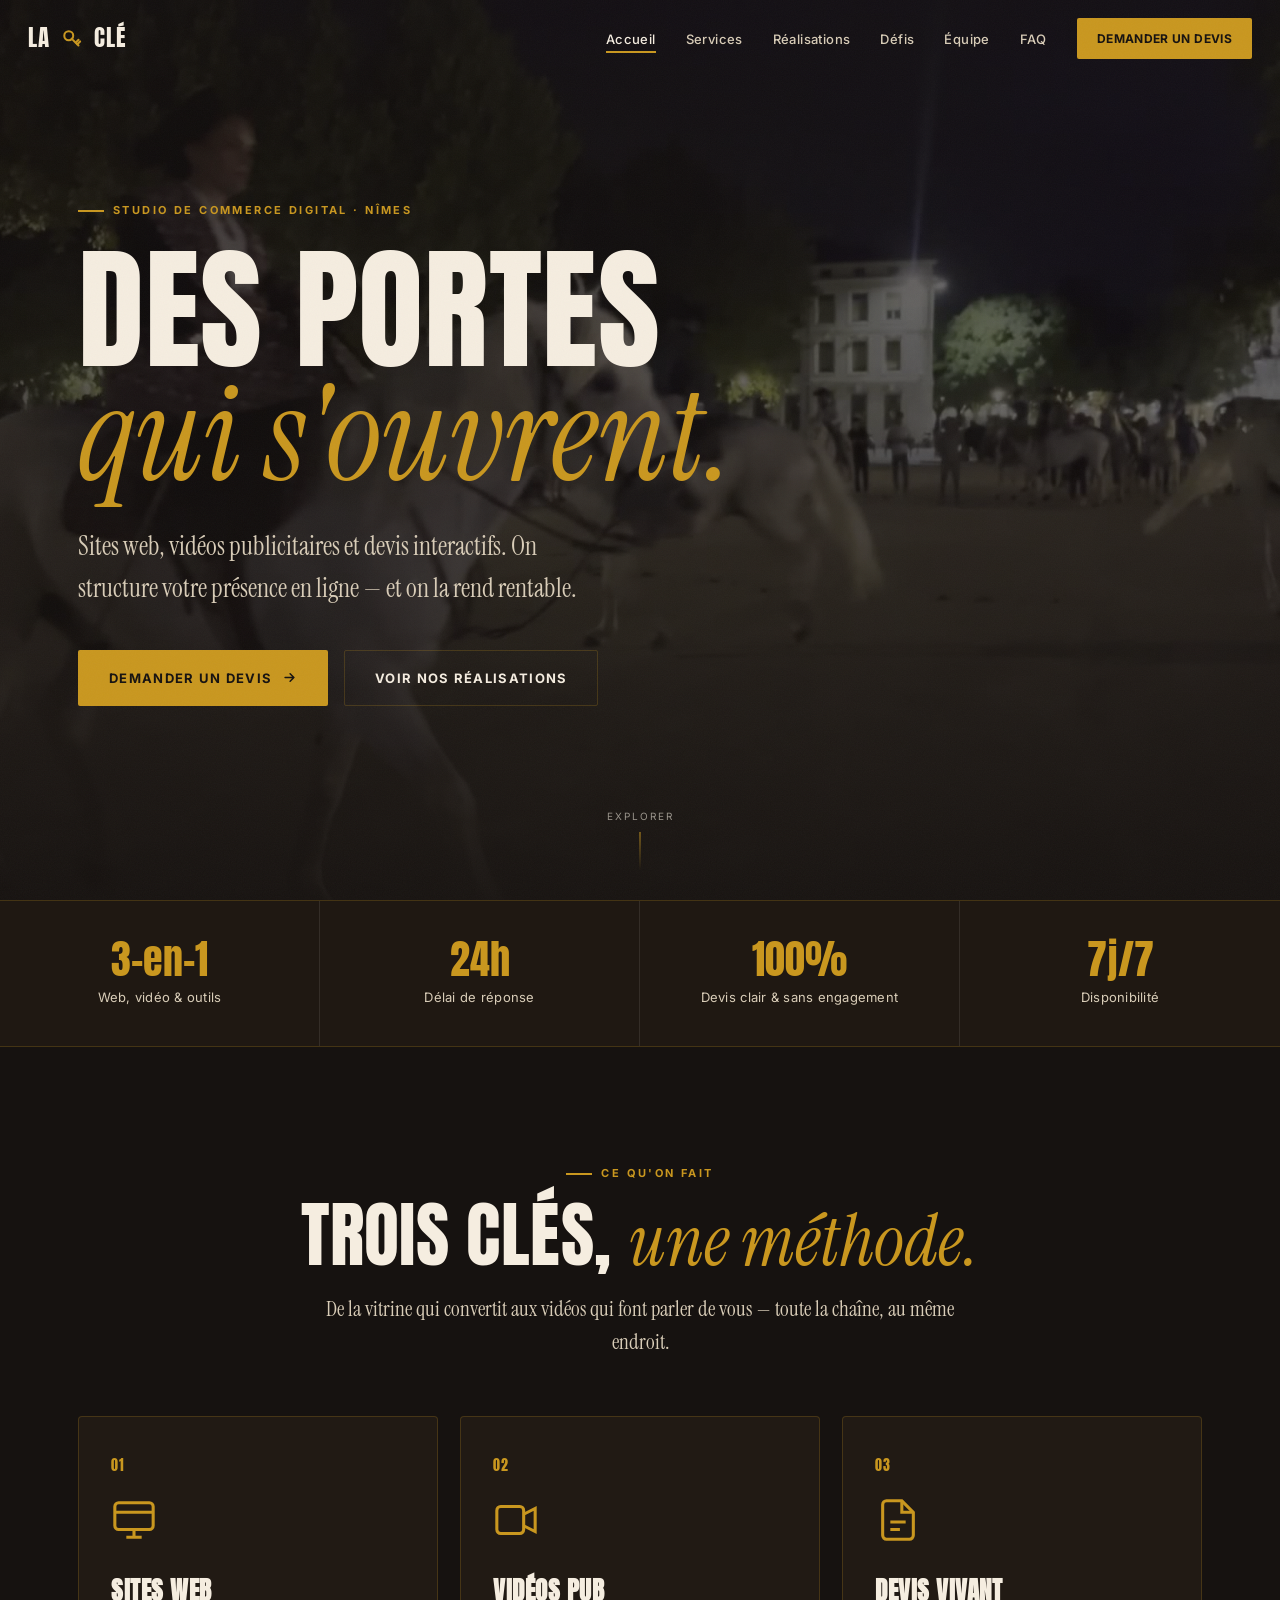
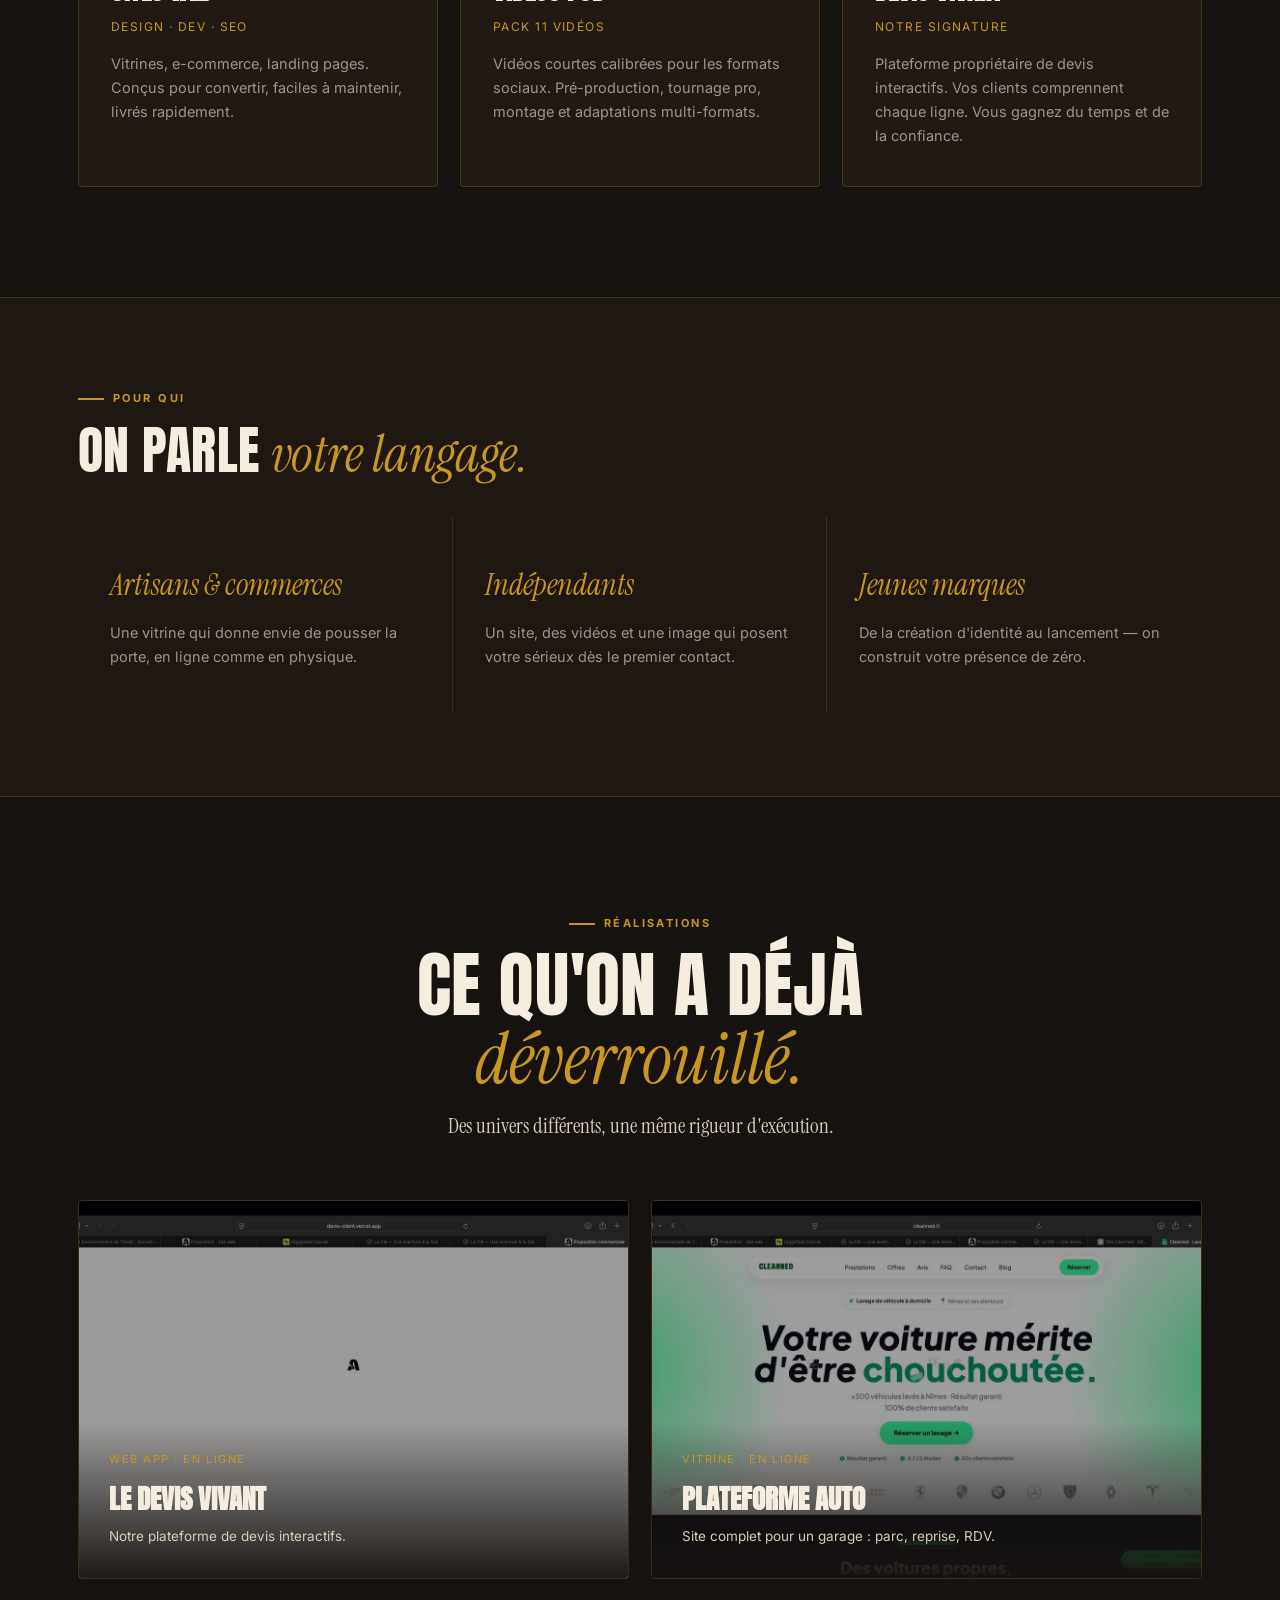
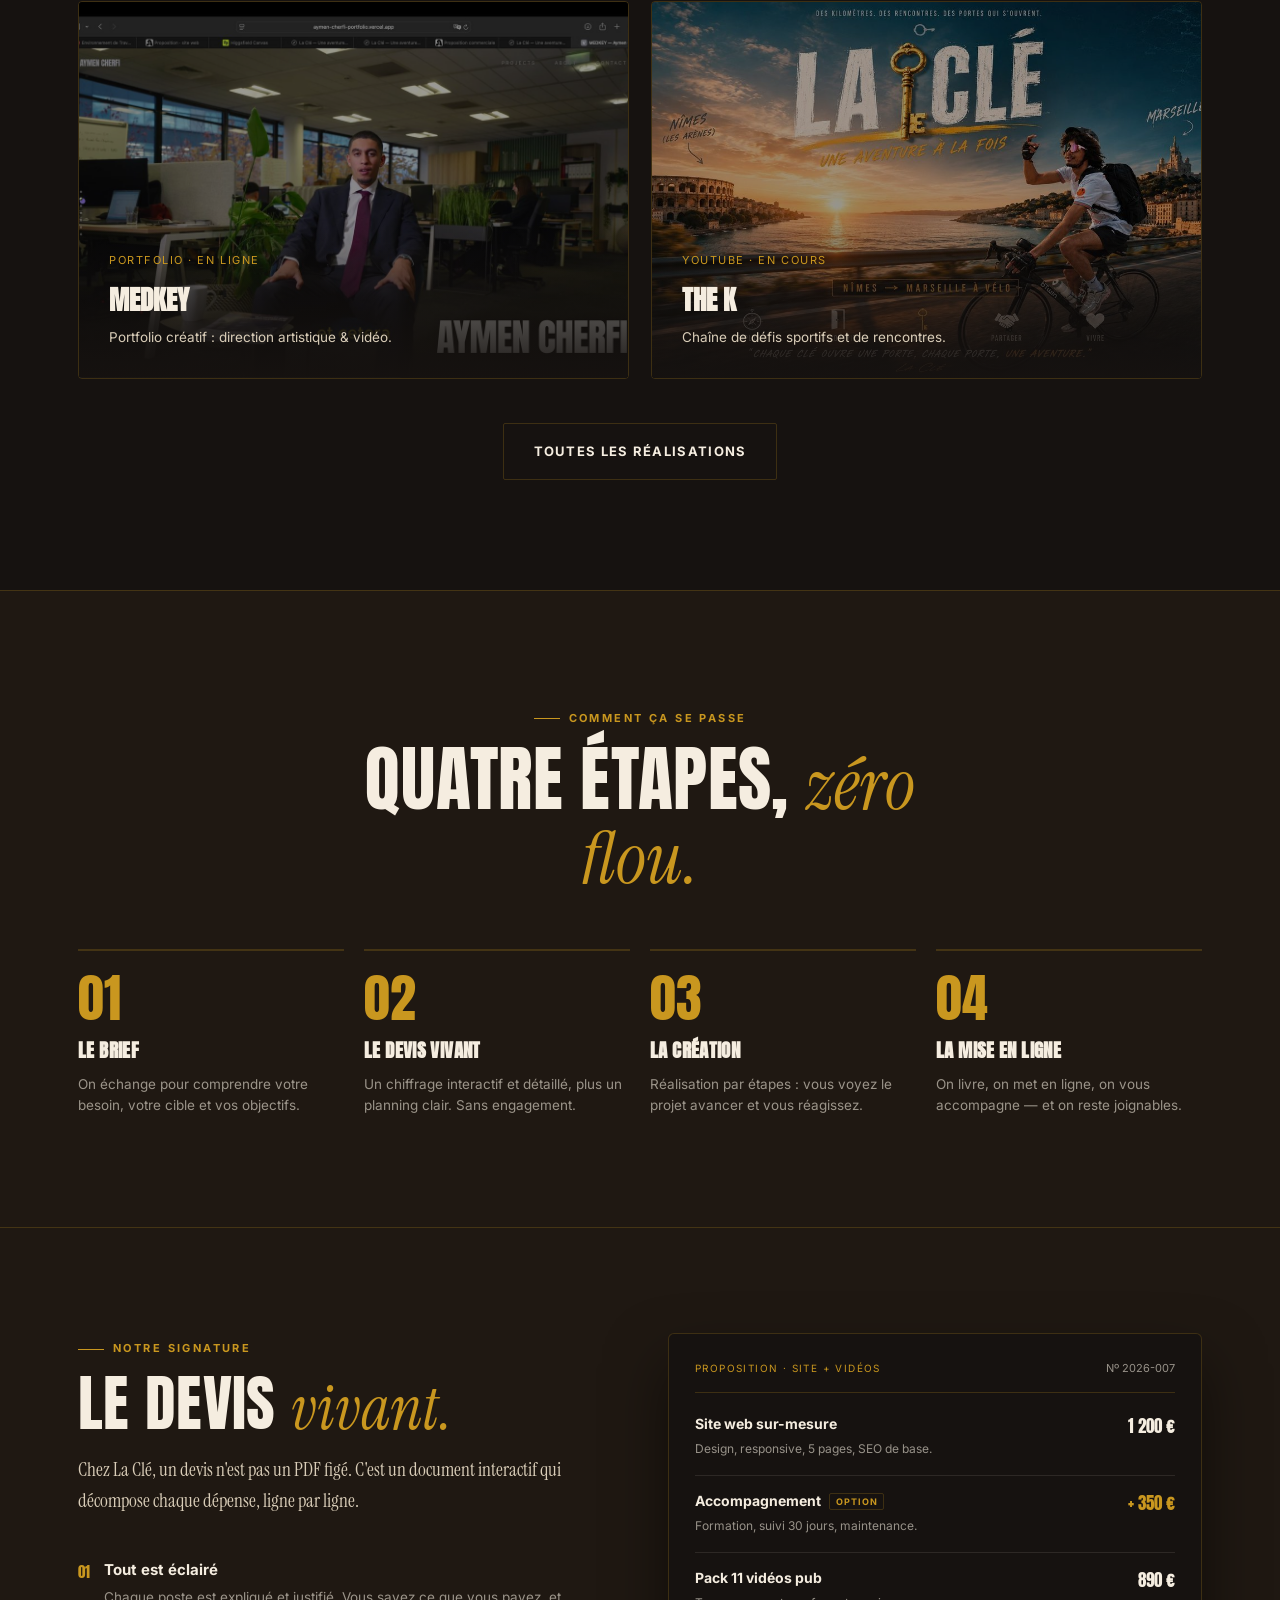
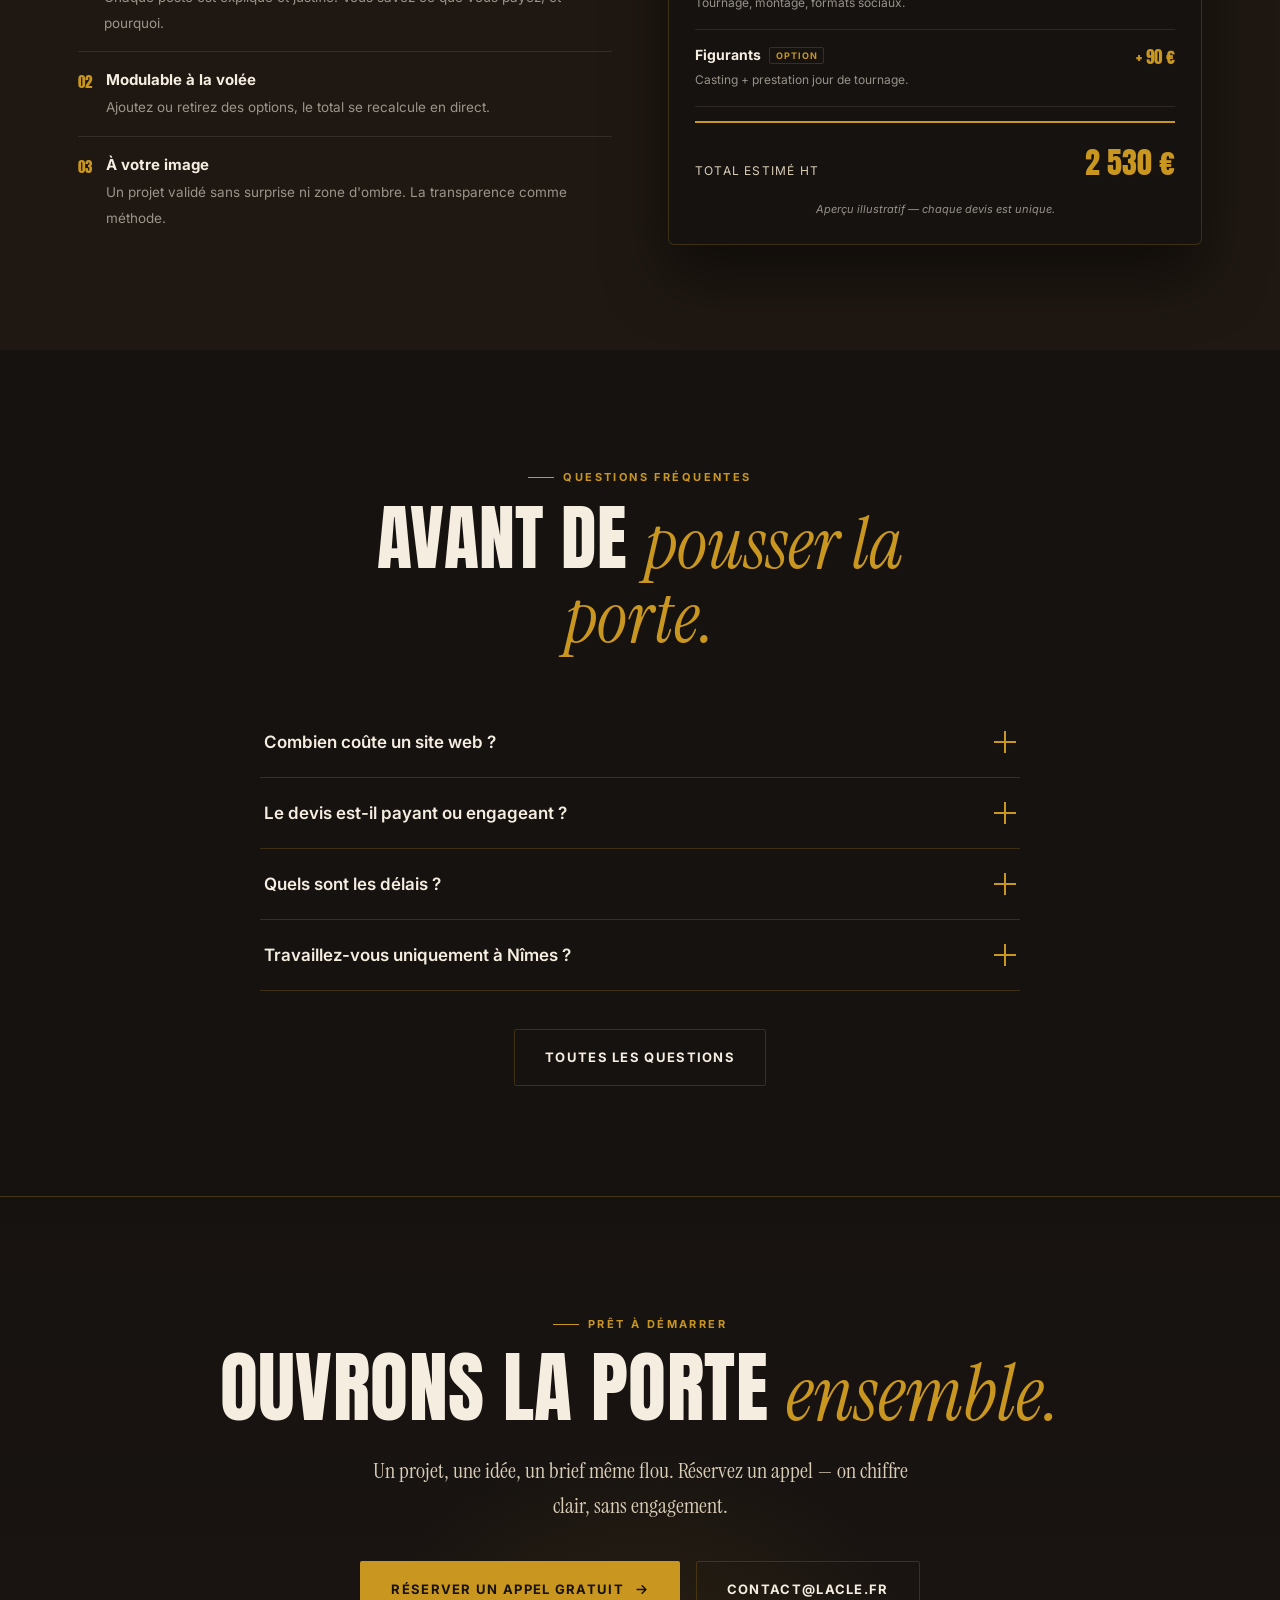
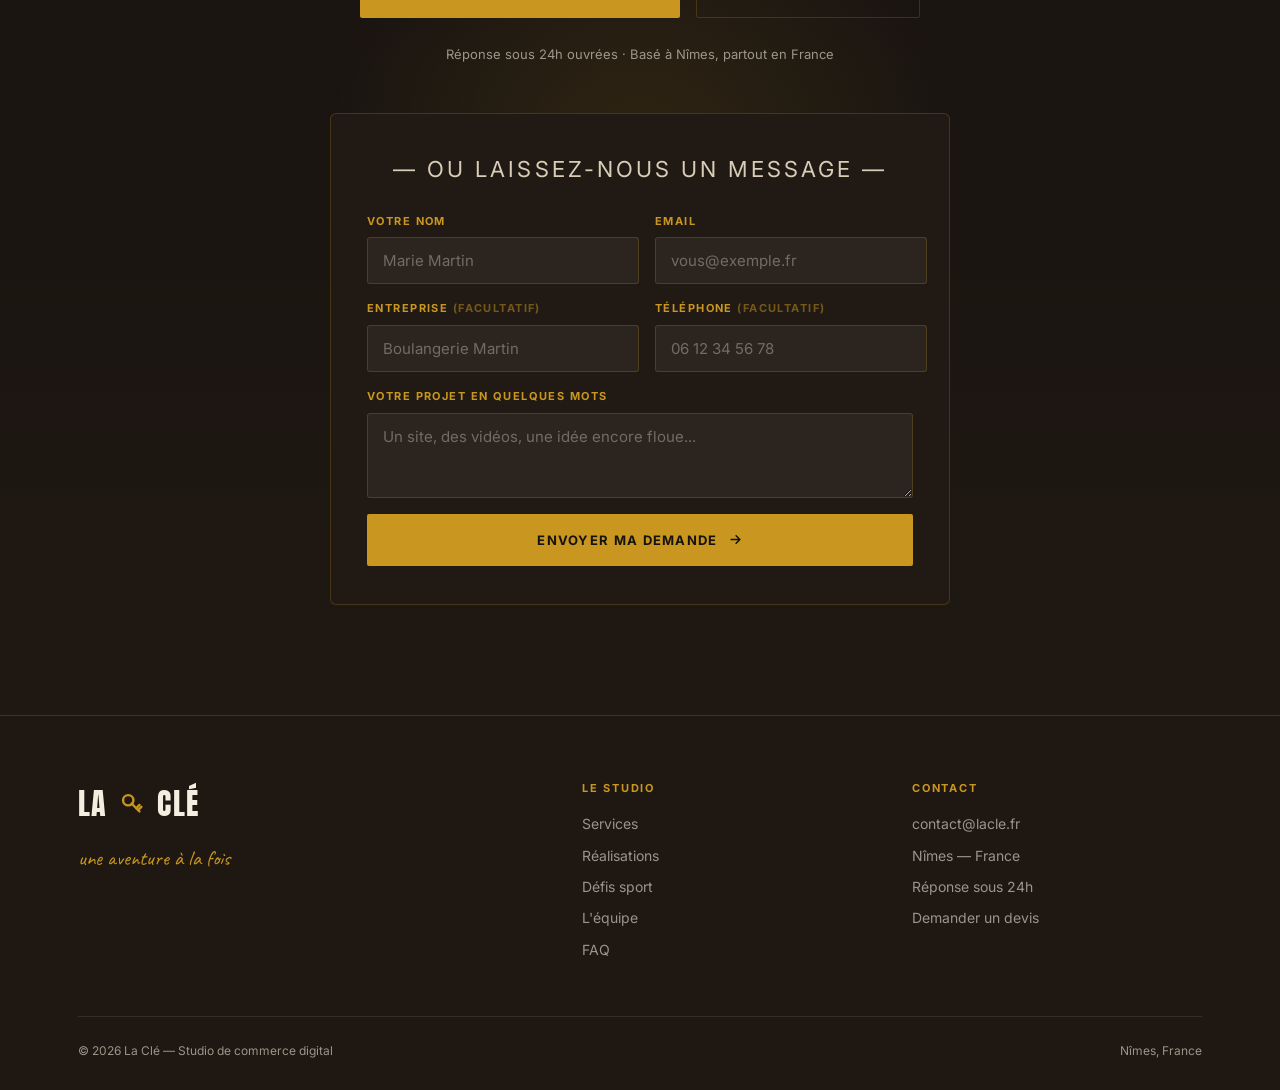
==== lacle-refonte/index.html @ ffb0af60 "Add files via upload" ====
<!DOCTYPE html>
<html lang="fr">
<head>
<meta charset="UTF-8" />
<meta name="viewport" content="width=device-width, initial-scale=1.0" />
<title>La Clé — Studio de commerce digital à Nîmes</title>
<meta name="description" content="Studio de commerce digital à Nîmes : sites web sur-mesure, vidéos publicitaires et devis interactifs. Un brief, un chiffrage clair, une livraison rapide." />
<meta name="author" content="La Clé" />
<meta name="theme-color" content="#161210" />
<link rel="canonical" href="https://lacle.fr/" />
<link rel="icon" type="image/svg+xml" href="assets/favicon.svg" />
<meta property="og:type" content="website" />
<meta property="og:site_name" content="La Clé" />
<meta property="og:locale" content="fr_FR" />
<meta property="og:title" content="La Clé — Studio de commerce digital à Nîmes" />
<meta property="og:description" content="Sites web, vidéos publicitaires et devis interactifs. On chiffre clair, on livre vite." />
<meta property="og:url" content="https://lacle.fr/" />
<meta property="og:image" content="https://lacle.fr/assets/og-image.jpg" />
<meta property="og:image:width" content="1200" />
<meta property="og:image:height" content="630" />
<meta name="twitter:card" content="summary_large_image" />
<meta name="twitter:title" content="La Clé — Studio de commerce digital à Nîmes" />
<meta name="twitter:description" content="Sites web, vidéos publicitaires et devis interactifs. On chiffre clair, on livre vite." />
<meta name="twitter:image" content="https://lacle.fr/assets/og-image.jpg" />
<link rel="preconnect" href="https://fonts.googleapis.com" />
<link rel="preconnect" href="https://fonts.gstatic.com" crossorigin />
<link href="https://fonts.googleapis.com/css2?family=Anton&family=Caveat:wght@500;600;700&family=Inter:wght@300;400;500;600;700&family=Instrument+Serif:ital@0;1&display=swap" rel="stylesheet" />
<link rel="stylesheet" href="assets/style.css" />
<script type="application/ld+json">
{
  "@context": "https://schema.org",
  "@type": "ProfessionalService",
  "name": "La Clé",
  "description": "Studio de commerce digital : sites web sur-mesure, vidéos publicitaires et devis interactifs.",
  "url": "https://lacle.fr",
  "email": "contact@lacle.fr",
  "image": "https://lacle.fr/assets/og-image.jpg",
  "areaServed": "France",
  "address": { "@type": "PostalAddress", "addressLocality": "Nîmes", "addressRegion": "Gard", "addressCountry": "FR" },
  "founder": [
    { "@type": "Person", "name": "Aymen Cherfi" },
    { "@type": "Person", "name": "Théo Clapet" }
  ]
}
</script>
<style>
  /* ===== HERO ===== */
  .hero {
    position: relative; min-height: 100svh;
    display: flex; align-items: center;
    overflow: hidden;
  }
  .hero-video {
    position: absolute; inset: 0;
    width: 100%; height: 100%; object-fit: cover;
    z-index: 0;
  }
  .hero-veil {
    position: absolute; inset: 0; z-index: 1;
    background:
      linear-gradient(180deg, rgba(22,18,16,0.78) 0%, rgba(22,18,16,0.55) 40%, rgba(22,18,16,0.96) 100%),
      radial-gradient(ellipse 70% 60% at 25% 50%, rgba(22,18,16,0.4), transparent);
  }
  .hero-inner { position: relative; z-index: 2; width: 100%; }
  .hero-eyebrow { margin-bottom: 26px; }
  .hero h1 {
    font-size: clamp(54px, 10.5vw, 138px);
    max-width: 14ch;
    margin-bottom: 28px;
  }
  .hero h1 .ln { display: block; }
  .hero-sub {
    font-family: var(--serif);
    font-size: clamp(18px, 2.5vw, 26px);
    color: var(--cream-soft);
    max-width: 540px; margin-bottom: 40px;
  }
  .hero-actions { display: flex; gap: 16px; flex-wrap: wrap; }
  .hero-scroll {
    position: absolute; bottom: 30px; left: 50%;
    transform: translateX(-50%); z-index: 2;
    display: flex; flex-direction: column; align-items: center; gap: 8px;
    font-size: 10px; letter-spacing: 0.2em; text-transform: uppercase;
    color: var(--text-mute);
  }
  .hero-scroll .bar {
    width: 1px; height: 38px;
    background: linear-gradient(var(--gold), transparent);
    animation: scrollpulse 2s var(--ease) infinite;
  }
  @keyframes scrollpulse {
    0%,100% { opacity: .3; transform: scaleY(.6); transform-origin: top; }
    50% { opacity: 1; transform: scaleY(1); }
  }

  /* ===== STRIP atouts ===== */
  .strip {
    border-top: 1px solid var(--line);
    border-bottom: 1px solid var(--line);
    background: var(--ink-soft);
  }
  .strip-grid {
    display: grid; grid-template-columns: repeat(4, 1fr);
  }
  .strip-item {
    padding: 38px 26px; text-align: center;
    border-right: 1px solid var(--line-soft);
  }
  .strip-item:last-child { border-right: none; }
  .strip-item .k {
    font-family: var(--display);
    font-size: 40px; color: var(--gold);
    line-height: 1; margin-bottom: 8px;
  }
  .strip-item .v {
    font-size: 13px; color: var(--cream-soft);
    letter-spacing: 0.02em;
  }

  /* ===== SECTION générique ===== */
  .sec { padding: 110px 0; }
  .sec-head { max-width: 680px; margin-bottom: 56px; }
  .sec-head.center { margin-left: auto; margin-right: auto; text-align: center; }
  .sec-head h2 {
    font-size: clamp(38px, 6vw, 72px);
    margin: 18px 0 18px;
  }
  .sec-head p {
    font-family: var(--serif);
    font-size: clamp(17px, 2.1vw, 21px);
    color: var(--cream-soft);
  }

  /* ===== SERVICES ===== */
  .svc-grid {
    display: grid; grid-template-columns: repeat(3, 1fr);
    gap: 22px;
  }
  .svc-card {
    background: var(--ink-card);
    border: 1px solid var(--line);
    border-radius: 4px;
    padding: 38px 32px;
    transition: transform .3s var(--ease), border-color .3s, box-shadow .3s;
    position: relative; overflow: hidden;
  }
  .svc-card::before {
    content: ""; position: absolute; top: 0; left: 0;
    width: 100%; height: 3px;
    background: var(--gold);
    transform: scaleX(0); transform-origin: left;
    transition: transform .35s var(--ease);
  }
  .svc-card:hover {
    transform: translateY(-6px);
    border-color: var(--line);
    box-shadow: 0 22px 44px rgba(0,0,0,0.4);
  }
  .svc-card:hover::before { transform: scaleX(1); }
  .svc-num {
    font-family: var(--display);
    font-size: 14px; color: var(--gold);
    letter-spacing: 0.1em; margin-bottom: 20px;
  }
  .svc-icon {
    width: 46px; height: 46px; margin-bottom: 20px;
    color: var(--gold);
  }
  .svc-card h3 {
    font-family: var(--display);
    font-size: 25px; text-transform: uppercase;
    letter-spacing: 0.02em; margin-bottom: 6px;
  }
  .svc-card .tagline {
    font-size: 12px; text-transform: uppercase;
    letter-spacing: 0.12em; color: var(--gold);
    margin-bottom: 16px;
  }
  .svc-card p {
    font-size: 14.5px; color: var(--text-mute);
    line-height: 1.65;
  }

  /* ===== POUR QUI ===== */
  .audience {
    background: var(--ink-soft);
    border-top: 1px solid var(--line);
    border-bottom: 1px solid var(--line);
  }
  .aud-grid {
    display: grid; grid-template-columns: repeat(3, 1fr);
    gap: 0;
  }
  .aud-item {
    padding: 44px 32px;
    border-right: 1px solid var(--line-soft);
  }
  .aud-item:last-child { border-right: none; }
  .aud-item .big {
    font-family: var(--serif); font-style: italic;
    font-size: 30px; color: var(--gold);
    margin-bottom: 12px;
  }
  .aud-item p { font-size: 14.5px; color: var(--text-mute); }

  /* ===== RÉALISATIONS aperçu ===== */
  .work-grid {
    display: grid; grid-template-columns: repeat(2, 1fr);
    gap: 22px;
  }
  .work-card {
    position: relative; border-radius: 4px; overflow: hidden;
    border: 1px solid var(--line);
    aspect-ratio: 16/11;
    display: flex; align-items: flex-end;
  }
  .work-card img {
    position: absolute; inset: 0;
    width: 100%; height: 100%; object-fit: cover;
    transition: transform .6s var(--ease);
    filter: brightness(.62) saturate(1.05);
  }
  .work-card:hover img { transform: scale(1.06); }
  .work-info {
    position: relative; z-index: 2;
    padding: 30px;
    background: linear-gradient(transparent, rgba(22,18,16,0.94));
    width: 100%;
  }
  .work-info .tag {
    font-size: 11px; text-transform: uppercase;
    letter-spacing: 0.14em; color: var(--gold);
    margin-bottom: 8px;
  }
  .work-info h3 {
    font-family: var(--display);
    font-size: 27px; text-transform: uppercase;
  }
  .work-info .desc {
    font-size: 13.5px; color: var(--cream-soft);
    margin-top: 6px;
  }

  /* ===== PROCESS ===== */
  .proc-grid {
    display: grid; grid-template-columns: repeat(4, 1fr);
    gap: 20px;
  }
  .proc-step {
    border-top: 2px solid var(--line);
    padding-top: 24px;
  }
  .proc-step .n {
    font-family: var(--display);
    font-size: 52px; color: var(--gold);
    line-height: 0.9; margin-bottom: 14px;
  }
  .proc-step h4 {
    font-family: var(--display);
    font-size: 19px; text-transform: uppercase;
    letter-spacing: 0.02em; margin-bottom: 8px;
  }
  .proc-step p { font-size: 13.5px; color: var(--text-mute); }

  /* ===== DEVIS VIVANT feature ===== */
  .feature {
    background: var(--ink-soft);
    border-top: 1px solid var(--line);
  }
  .feature-grid {
    display: grid; grid-template-columns: 1fr 1fr;
    gap: 56px; align-items: center;
  }
  .feature-text h2 {
    font-size: clamp(36px, 5.2vw, 62px);
    margin: 16px 0 18px;
  }
  .feature-text > p {
    font-family: var(--serif);
    font-size: 19px; color: var(--cream-soft);
    margin-bottom: 26px;
  }
  .feature-list { list-style: none; }
  .feature-list li {
    display: flex; gap: 14px;
    padding: 16px 0;
    border-bottom: 1px solid var(--line-soft);
  }
  .feature-list li:last-child { border-bottom: none; }
  .feature-list .fi-n {
    font-family: var(--display);
    font-size: 15px; color: var(--gold);
    flex-shrink: 0; padding-top: 2px;
  }
  .feature-list .fi-t strong {
    display: block; font-size: 15px;
    color: var(--cream); margin-bottom: 2px;
  }
  .feature-list .fi-t span {
    font-size: 13.5px; color: var(--text-mute);
  }
  /* mini devis mockup */
  .devis-mock {
    background: var(--ink); border: 1px solid var(--line);
    border-radius: 6px; padding: 26px;
    box-shadow: 0 30px 60px rgba(0,0,0,0.5);
  }
  .dm-head {
    display: flex; justify-content: space-between;
    align-items: baseline;
    padding-bottom: 14px; margin-bottom: 6px;
    border-bottom: 1px solid var(--line);
  }
  .dm-head .lbl {
    font-size: 10px; letter-spacing: 0.14em;
    text-transform: uppercase; color: var(--gold);
  }
  .dm-head .ref { font-size: 11px; color: var(--text-mute); }
  .dm-row {
    display: flex; justify-content: space-between;
    align-items: flex-start; gap: 14px;
    padding: 14px 0;
    border-bottom: 1px solid var(--line-soft);
  }
  .dm-row .rt strong {
    display: block; font-size: 14px; color: var(--cream);
  }
  .dm-row .rt span { font-size: 12px; color: var(--text-mute); }
  .dm-row .rp {
    font-family: var(--display); font-size: 17px;
    color: var(--cream); white-space: nowrap;
  }
  .dm-row.opt .rp { color: var(--gold); }
  .dm-row.opt .rt strong::after {
    content: "option"; font-family: var(--sans);
    font-size: 9px; font-weight: 700; text-transform: uppercase;
    letter-spacing: 0.1em; color: var(--gold);
    border: 1px solid var(--line); border-radius: 2px;
    padding: 2px 6px; margin-left: 8px;
    vertical-align: middle;
  }
  .dm-total {
    display: flex; justify-content: space-between;
    align-items: baseline;
    margin-top: 14px; padding-top: 16px;
    border-top: 2px solid var(--gold);
  }
  .dm-total .lbl {
    font-size: 12px; text-transform: uppercase;
    letter-spacing: 0.1em; color: var(--cream-soft);
  }
  .dm-total .amt {
    font-family: var(--display); font-size: 30px;
    color: var(--gold);
  }
  .dm-foot {
    font-size: 11px; color: var(--text-mute);
    text-align: center; margin-top: 14px; font-style: italic;
  }

  /* ===== FAQ mini ===== */
  .faq-mini { max-width: 760px; margin: 0 auto; }
  .faq-item {
    border-bottom: 1px solid var(--line);
  }
  .faq-q {
    width: 100%; background: none; border: none;
    cursor: pointer; text-align: left;
    display: flex; justify-content: space-between;
    align-items: center; gap: 20px;
    padding: 24px 4px;
    font-family: var(--sans); font-size: 17px;
    font-weight: 600; color: var(--cream);
  }
  .faq-q .pm {
    flex-shrink: 0; width: 22px; height: 22px;
    position: relative;
  }
  .faq-q .pm::before, .faq-q .pm::after {
    content: ""; position: absolute;
    background: var(--gold);
    transition: transform .3s var(--ease);
  }
  .faq-q .pm::before {
    left: 0; top: 50%; width: 100%; height: 2px;
    transform: translateY(-50%);
  }
  .faq-q .pm::after {
    left: 50%; top: 0; width: 2px; height: 100%;
    transform: translateX(-50%);
  }
  .faq-item.open .pm::after { transform: translateX(-50%) scaleY(0); }
  .faq-a {
    max-height: 0; overflow: hidden;
    transition: max-height .4s var(--ease);
  }
  .faq-a p {
    padding: 0 4px 24px;
    font-size: 14.5px; color: var(--text-mute);
    line-height: 1.7;
  }

  @media (max-width: 980px) {
    .svc-grid, .proc-grid { grid-template-columns: repeat(2, 1fr); }
    .feature-grid { grid-template-columns: 1fr; gap: 38px; }
    .aud-grid { grid-template-columns: 1fr; }
    .aud-item { border-right: none; border-bottom: 1px solid var(--line-soft); }
    .strip-grid { grid-template-columns: repeat(2, 1fr); }
    .strip-item:nth-child(2) { border-right: none; }
    .strip-item:nth-child(1), .strip-item:nth-child(2) {
      border-bottom: 1px solid var(--line-soft);
    }
  }
  @media (max-width: 620px) {
    .svc-grid, .proc-grid, .work-grid { grid-template-columns: 1fr; }
    .sec { padding: 76px 0; }
  }

  /* ===== formulaire contact ===== */
  .contact-form-card {
    max-width: 620px; margin: 48px auto 0;
    background: var(--ink-card);
    border: 1px solid var(--line);
    border-radius: 6px;
    padding: 38px 36px;
    text-align: left;
  }
  .cfc-or {
    text-align: center; font-size: 12px;
    text-transform: uppercase; letter-spacing: 0.14em;
    color: var(--text-mute); margin-bottom: 26px !important;
    font-family: var(--sans) !important;
  }
  .cf-row {
    display: grid; grid-template-columns: 1fr 1fr;
    gap: 16px;
  }
  .cf-field { display: flex; flex-direction: column; gap: 7px; margin-bottom: 16px; }
  .cf-field label {
    font-size: 11px; font-weight: 700;
    text-transform: uppercase; letter-spacing: 0.13em;
    color: var(--gold);
  }
  .cf-field input, .cf-field textarea {
    background: rgba(255,255,255,0.05);
    border: 1.5px solid var(--line);
    color: var(--cream);
    padding: 13px 15px; border-radius: 3px;
    font-family: var(--sans); font-size: 15px;
    outline: none; transition: border-color .2s;
  }
  .cf-field textarea { resize: vertical; }
  .cf-field input:focus, .cf-field textarea:focus { border-color: var(--gold); }
  .cf-field input::placeholder, .cf-field textarea::placeholder {
    color: rgba(245,237,224,0.35);
  }
  .hp { position: absolute; left: -9999px; }
  @media (max-width: 560px) {
    .cf-row { grid-template-columns: 1fr; }
  }
</style>
</head>
<body>

<!-- ============ NAV ============ -->
<nav class="nav">
  <a href="index.html" class="nav-logo">
    LA
    <svg viewBox="0 0 64 64" xmlns="http://www.w3.org/2000/svg" aria-hidden="true">
      <g fill="none" stroke="#c9971f" stroke-width="5" stroke-linecap="round">
        <circle cx="24" cy="24" r="11"/><path d="M31 31 L48 48"/>
        <path d="M41 41 L48 34 M45 45 L52 38"/>
      </g>
    </svg>
    CLÉ
  </a>
  <ul class="nav-links">
    <li><a href="index.html" class="active">Accueil</a></li>
    <li><a href="services.html">Services</a></li>
    <li><a href="realisations.html">Réalisations</a></li>
    <li><a href="defis.html">Défis</a></li>
    <li><a href="equipe.html">Équipe</a></li>
    <li><a href="faq.html">FAQ</a></li>
    <li><a href="#contact" class="nav-cta">Demander un devis</a></li>
  </ul>
  <button class="nav-burger" aria-label="Menu"><span></span><span></span><span></span></button>
</nav>

<!-- ============ HERO ============ -->
<header class="hero">
  <video class="hero-video" autoplay loop muted playsinline
         preload="metadata" poster="assets/hero-poster.jpg"
         src="assets/index-00-f9857dcdc0.mp4"></video>
  <div class="hero-veil"></div>
  <div class="hero-inner wrap">
    <div class="hero-eyebrow eyebrow">Studio de commerce digital · Nîmes</div>
    <h1 class="h-display">
      <span class="ln">Des portes</span>
      <span class="ln serif-accent">qui s'ouvrent.</span>
    </h1>
    <p class="hero-sub">
      Sites web, vidéos publicitaires et devis interactifs. On structure
      votre présence en ligne — et on la rend rentable.
    </p>
    <div class="hero-actions">
      <a href="#contact" class="btn btn-primary">
        Demander un devis
        <svg viewBox="0 0 24 24" fill="none"><path d="M5 12h14M13 6l6 6-6 6" stroke="currentColor" stroke-width="2.5" stroke-linecap="round" stroke-linejoin="round"/></svg>
      </a>
      <a href="realisations.html" class="btn btn-ghost">Voir nos réalisations</a>
    </div>
  </div>
  <div class="hero-scroll">
    <span>Explorer</span>
    <div class="bar"></div>
  </div>
</header>

<!-- ============ STRIP ATOUTS ============ -->
<section class="strip">
  <div class="strip-grid">
    <div class="strip-item"><div class="k">3-en-1</div><div class="v">Web, vidéo &amp; outils</div></div>
    <div class="strip-item"><div class="k">24h</div><div class="v">Délai de réponse</div></div>
    <div class="strip-item"><div class="k">100%</div><div class="v">Devis clair &amp; sans engagement</div></div>
    <div class="strip-item"><div class="k">7j/7</div><div class="v">Disponibilité</div></div>
  </div>
</section>

<!-- ============ SERVICES ============ -->
<section class="sec" id="services">
  <div class="wrap">
    <div class="sec-head center reveal">
      <span class="eyebrow">Ce qu'on fait</span>
      <h2 class="h-display">Trois clés, <span class="serif-accent">une méthode.</span></h2>
      <p>De la vitrine qui convertit aux vidéos qui font parler de vous —
         toute la chaîne, au même endroit.</p>
    </div>
    <div class="svc-grid">
      <article class="svc-card reveal" data-d="1">
        <div class="svc-num">01</div>
        <svg class="svc-icon" viewBox="0 0 24 24" fill="none" stroke="currentColor" stroke-width="1.6">
          <rect x="2" y="3" width="20" height="14" rx="2"/><path d="M2 8h20M8 21h8M12 17v4"/>
        </svg>
        <h3>Sites web</h3>
        <div class="tagline">design · dev · SEO</div>
        <p>Vitrines, e-commerce, landing pages. Conçus pour convertir,
           faciles à maintenir, livrés rapidement.</p>
      </article>
      <article class="svc-card reveal" data-d="2">
        <div class="svc-num">02</div>
        <svg class="svc-icon" viewBox="0 0 24 24" fill="none" stroke="currentColor" stroke-width="1.6">
          <rect x="2" y="5" width="14" height="14" rx="2"/><path d="M16 9l6-3v12l-6-3"/>
        </svg>
        <h3>Vidéos pub</h3>
        <div class="tagline">pack 11 vidéos</div>
        <p>Vidéos courtes calibrées pour les formats sociaux.
           Pré-production, tournage pro, montage et adaptations multi-formats.</p>
      </article>
      <article class="svc-card reveal" data-d="3">
        <div class="svc-num">03</div>
        <svg class="svc-icon" viewBox="0 0 24 24" fill="none" stroke="currentColor" stroke-width="1.6">
          <path d="M14 2H6a2 2 0 0 0-2 2v16a2 2 0 0 0 2 2h12a2 2 0 0 0 2-2V8z"/>
          <path d="M14 2v6h6M8 13h8M8 17h5"/>
        </svg>
        <h3>Devis vivant</h3>
        <div class="tagline">notre signature</div>
        <p>Plateforme propriétaire de devis interactifs. Vos clients comprennent
           chaque ligne. Vous gagnez du temps et de la confiance.</p>
      </article>
    </div>
  </div>
</section>

<!-- ============ POUR QUI ============ -->
<section class="audience">
  <div class="wrap" style="padding-top:84px;padding-bottom:84px;">
    <div class="sec-head reveal" style="margin-bottom:38px;">
      <span class="eyebrow">Pour qui</span>
      <h2 class="h-display" style="font-size:clamp(32px,4.6vw,52px);">
        On parle <span class="serif-accent">votre langage.</span>
      </h2>
    </div>
    <div class="aud-grid">
      <div class="aud-item reveal" data-d="1">
        <div class="big">Artisans &amp; commerces</div>
        <p>Une vitrine qui donne envie de pousser la porte, en ligne comme
           en physique.</p>
      </div>
      <div class="aud-item reveal" data-d="2">
        <div class="big">Indépendants</div>
        <p>Un site, des vidéos et une image qui posent votre sérieux dès
           le premier contact.</p>
      </div>
      <div class="aud-item reveal" data-d="3">
        <div class="big">Jeunes marques</div>
        <p>De la création d'identité au lancement — on construit votre
           présence de zéro.</p>
      </div>
    </div>
  </div>
</section>

<!-- ============ RÉALISATIONS ============ -->
<section class="sec">
  <div class="wrap">
    <div class="sec-head center reveal">
      <span class="eyebrow">Réalisations</span>
      <h2 class="h-display">Ce qu'on a déjà <span class="serif-accent">déverrouillé.</span></h2>
      <p>Des univers différents, une même rigueur d'exécution.</p>
    </div>
    <div class="work-grid">
      <a href="realisations.html" class="work-card reveal" data-d="1">
        <img src="assets/realisations-00-9072cacd6a.jpg" alt="Le devis vivant" />
        <div class="work-info">
          <div class="tag">Web app · en ligne</div>
          <h3>Le devis vivant</h3>
          <div class="desc">Notre plateforme de devis interactifs.</div>
        </div>
      </a>
      <a href="realisations.html" class="work-card reveal" data-d="2">
        <img src="assets/realisations-01-111749c289.jpg" alt="Plateforme automobile" />
        <div class="work-info">
          <div class="tag">Vitrine · en ligne</div>
          <h3>Plateforme auto</h3>
          <div class="desc">Site complet pour un garage : parc, reprise, RDV.</div>
        </div>
      </a>
      <a href="realisations.html" class="work-card reveal" data-d="3">
        <img src="assets/realisations-02-c8d3119f17.jpg" alt="MEDKEY portfolio" />
        <div class="work-info">
          <div class="tag">Portfolio · en ligne</div>
          <h3>MEDKEY</h3>
          <div class="desc">Portfolio créatif : direction artistique &amp; vidéo.</div>
        </div>
      </a>
      <a href="realisations.html" class="work-card reveal" data-d="4">
        <img src="assets/realisations-03-5e6bb2be92.jpg" alt="The K — chaîne YouTube" />
        <div class="work-info">
          <div class="tag">YouTube · en cours</div>
          <h3>The K</h3>
          <div class="desc">Chaîne de défis sportifs et de rencontres.</div>
        </div>
      </a>
    </div>
    <div style="text-align:center;margin-top:44px;" class="reveal">
      <a href="realisations.html" class="btn btn-ghost">Toutes les réalisations</a>
    </div>
  </div>
</section>

<!-- ============ PROCESS ============ -->
<section class="sec" style="background:var(--ink-soft);border-top:1px solid var(--line);">
  <div class="wrap">
    <div class="sec-head center reveal">
      <span class="eyebrow">Comment ça se passe</span>
      <h2 class="h-display">Quatre étapes, <span class="serif-accent">zéro flou.</span></h2>
    </div>
    <div class="proc-grid">
      <div class="proc-step reveal" data-d="1">
        <div class="n">01</div>
        <h4>Le brief</h4>
        <p>On échange pour comprendre votre besoin, votre cible et vos objectifs.</p>
      </div>
      <div class="proc-step reveal" data-d="2">
        <div class="n">02</div>
        <h4>Le devis vivant</h4>
        <p>Un chiffrage interactif et détaillé, plus un planning clair. Sans engagement.</p>
      </div>
      <div class="proc-step reveal" data-d="3">
        <div class="n">03</div>
        <h4>La création</h4>
        <p>Réalisation par étapes : vous voyez le projet avancer et vous réagissez.</p>
      </div>
      <div class="proc-step reveal" data-d="4">
        <div class="n">04</div>
        <h4>La mise en ligne</h4>
        <p>On livre, on met en ligne, on vous accompagne — et on reste joignables.</p>
      </div>
    </div>
  </div>
</section>

<!-- ============ DEVIS VIVANT FEATURE ============ -->
<section class="feature">
  <div class="wrap" style="padding-top:104px;padding-bottom:104px;">
    <div class="feature-grid">
      <div class="feature-text reveal">
        <span class="eyebrow">Notre signature</span>
        <h2 class="h-display">Le devis <span class="serif-accent">vivant.</span></h2>
        <p>Chez La Clé, un devis n'est pas un PDF figé. C'est un document
           interactif qui décompose chaque dépense, ligne par ligne.</p>
        <ul class="feature-list">
          <li>
            <span class="fi-n">01</span>
            <span class="fi-t"><strong>Tout est éclairé</strong>
            <span>Chaque poste est expliqué et justifié. Vous savez ce que vous payez, et pourquoi.</span></span>
          </li>
          <li>
            <span class="fi-n">02</span>
            <span class="fi-t"><strong>Modulable à la volée</strong>
            <span>Ajoutez ou retirez des options, le total se recalcule en direct.</span></span>
          </li>
          <li>
            <span class="fi-n">03</span>
            <span class="fi-t"><strong>À votre image</strong>
            <span>Un projet validé sans surprise ni zone d'ombre. La transparence comme méthode.</span></span>
          </li>
        </ul>
      </div>
      <div class="reveal" data-d="2">
        <div class="devis-mock">
          <div class="dm-head">
            <span class="lbl">Proposition · Site + Vidéos</span>
            <span class="ref">Nº 2026-007</span>
          </div>
          <div class="dm-row">
            <span class="rt"><strong>Site web sur-mesure</strong>
            <span>Design, responsive, 5 pages, SEO de base.</span></span>
            <span class="rp">1 200 €</span>
          </div>
          <div class="dm-row opt">
            <span class="rt"><strong>Accompagnement</strong>
            <span>Formation, suivi 30 jours, maintenance.</span></span>
            <span class="rp">+ 350 €</span>
          </div>
          <div class="dm-row">
            <span class="rt"><strong>Pack 11 vidéos pub</strong>
            <span>Tournage, montage, formats sociaux.</span></span>
            <span class="rp">890 €</span>
          </div>
          <div class="dm-row opt">
            <span class="rt"><strong>Figurants</strong>
            <span>Casting + prestation jour de tournage.</span></span>
            <span class="rp">+ 90 €</span>
          </div>
          <div class="dm-total">
            <span class="lbl">Total estimé HT</span>
            <span class="amt">2 530 €</span>
          </div>
          <div class="dm-foot">Aperçu illustratif — chaque devis est unique.</div>
        </div>
      </div>
    </div>
  </div>
</section>

<!-- ============ FAQ MINI ============ -->
<section class="sec">
  <div class="wrap">
    <div class="sec-head center reveal">
      <span class="eyebrow">Questions fréquentes</span>
      <h2 class="h-display">Avant de <span class="serif-accent">pousser la porte.</span></h2>
    </div>
    <div class="faq-mini reveal">
      <div class="faq-item">
        <button class="faq-q">Combien coûte un site web ?<span class="pm"></span></button>
        <div class="faq-a"><p>Le prix dépend du projet : une vitrine simple n'a pas le même budget qu'une plateforme avec réservation ou espace client. Plutôt qu'un tarif unique, on établit un devis clair et détaillé après un premier échange. Aucun engagement.</p></div>
      </div>
      <div class="faq-item">
        <button class="faq-q">Le devis est-il payant ou engageant ?<span class="pm"></span></button>
        <div class="faq-a"><p>Non. Le devis est gratuit et sans engagement. On chiffre clairement, on présente le projet — et si le feeling n'y est pas, vous n'êtes obligé à rien.</p></div>
      </div>
      <div class="faq-item">
        <button class="faq-q">Quels sont les délais ?<span class="pm"></span></button>
        <div class="faq-a"><p>Tout dépend de l'ampleur du projet, mais on travaille vite et par étapes. Un support visuel se livre en quelques jours ; un site web complet demande davantage de temps. Le planning est annoncé dès le devis.</p></div>
      </div>
      <div class="faq-item">
        <button class="faq-q">Travaillez-vous uniquement à Nîmes ?<span class="pm"></span></button>
        <div class="faq-a"><p>La Clé est basée à Nîmes, mais une grande partie du travail se fait à distance. On accompagne des projets partout en France. Pour les tournages vidéo, on en discute selon le lieu.</p></div>
      </div>
    </div>
    <div style="text-align:center;margin-top:38px;" class="reveal">
      <a href="faq.html" class="btn btn-ghost">Toutes les questions</a>
    </div>
  </div>
</section>

<!-- ============ CTA CONTACT ============ -->
<section class="cta-banner" id="contact">
  <div class="inner wrap">
    <span class="eyebrow reveal" style="margin-bottom:18px;">Prêt à démarrer</span>
    <h2 class="h-display reveal" data-d="1">Ouvrons la porte <span class="serif-accent">ensemble.</span></h2>
    <p class="reveal" data-d="2">
      Un projet, une idée, un brief même flou. Réservez un appel —
      on chiffre clair, sans engagement.
    </p>
    <div class="reveal" data-d="3" style="display:flex;gap:16px;justify-content:center;flex-wrap:wrap;">
      <a href="https://calendly.com/" target="_blank" rel="noopener" class="btn btn-primary" id="rdvBtn">
        Réserver un appel gratuit
        <svg viewBox="0 0 24 24" fill="none"><path d="M5 12h14M13 6l6 6-6 6" stroke="currentColor" stroke-width="2.5" stroke-linecap="round" stroke-linejoin="round"/></svg>
      </a>
      <a href="mailto:contact@lacle.fr" class="btn btn-ghost">contact@lacle.fr</a>
    </div>
    <p class="reveal" data-d="4" style="font-size:13px;color:var(--text-mute);margin-top:26px;font-family:var(--sans);">
      Réponse sous 24h ouvrées · Basé à Nîmes, partout en France
    </p>

    <div class="contact-form-card reveal" data-d="4">
      <p class="cfc-or">— ou laissez-nous un message —</p>
      <form name="devis" method="POST" data-netlify="true" netlify-honeypot="bot-field" action="/merci.html">
        <input type="hidden" name="form-name" value="devis" />
        <p class="hp"><label>Ne pas remplir : <input name="bot-field" /></label></p>
        <div class="cf-row">
          <div class="cf-field">
            <label for="cn">Votre nom</label>
            <input type="text" id="cn" name="nom" placeholder="Marie Martin" required />
          </div>
          <div class="cf-field">
            <label for="ce">Email</label>
            <input type="email" id="ce" name="email" placeholder="vous@exemple.fr" required />
          </div>
        </div>
        <div class="cf-row">
          <div class="cf-field">
            <label for="cb">Entreprise <span style="opacity:.5">(facultatif)</span></label>
            <input type="text" id="cb" name="entreprise" placeholder="Boulangerie Martin" />
          </div>
          <div class="cf-field">
            <label for="ct">Téléphone <span style="opacity:.5">(facultatif)</span></label>
            <input type="tel" id="ct" name="telephone" placeholder="06 12 34 56 78" />
          </div>
        </div>
        <div class="cf-field">
          <label for="cm">Votre projet en quelques mots</label>
          <textarea id="cm" name="message" rows="3" placeholder="Un site, des vidéos, une idée encore floue..." required></textarea>
        </div>
        <button type="submit" class="btn btn-primary btn-block">
          Envoyer ma demande
          <svg viewBox="0 0 24 24" fill="none"><path d="M5 12h14M13 6l6 6-6 6" stroke="currentColor" stroke-width="2.5" stroke-linecap="round" stroke-linejoin="round"/></svg>
        </button>
      </form>
    </div>
  </div>
</section>

<!-- ============ FOOTER ============ -->
<footer class="footer">
  <div class="wrap">
    <div class="footer-grid">
      <div>
        <div class="footer-logo">
          LA
          <svg viewBox="0 0 64 64" xmlns="http://www.w3.org/2000/svg" aria-hidden="true">
            <g fill="none" stroke="#c9971f" stroke-width="5" stroke-linecap="round">
              <circle cx="24" cy="24" r="11"/><path d="M31 31 L48 48"/>
              <path d="M41 41 L48 34 M45 45 L52 38"/>
            </g>
          </svg>
          CLÉ
        </div>
        <p class="footer-tag">une aventure à la fois</p>
      </div>
      <div class="footer-col">
        <h4>Le studio</h4>
        <a href="services.html">Services</a>
        <a href="realisations.html">Réalisations</a>
        <a href="defis.html">Défis sport</a>
        <a href="equipe.html">L'équipe</a>
        <a href="faq.html">FAQ</a>
      </div>
      <div class="footer-col">
        <h4>Contact</h4>
        <a href="mailto:contact@lacle.fr">contact@lacle.fr</a>
        <p>Nîmes — France</p>
        <p>Réponse sous 24h</p>
        <a href="#contact">Demander un devis</a>
      </div>
    </div>
    <div class="footer-bottom">
      <span>© 2026 La Clé — Studio de commerce digital</span>
      <span>Nîmes, France</span>
    </div>
  </div>
</footer>

<script src="assets/main.js"></script>
<script>
  // FAQ accordéon
  document.querySelectorAll('.faq-q').forEach(function (q) {
    q.addEventListener('click', function () {
      var item = q.parentElement;
      var a = q.nextElementSibling;
      var open = item.classList.contains('open');
      document.querySelectorAll('.faq-item.open').forEach(function (it) {
        it.classList.remove('open');
        it.querySelector('.faq-a').style.maxHeight = null;
      });
      if (!open) {
        item.classList.add('open');
        a.style.maxHeight = a.scrollHeight + 'px';
      }
    });
  });
</script>
</body>
</html>
---- lacle-refonte/assets/style.css ----
/* ============================================================
   LA CLÉ — Système de design partagé
   ============================================================ */

:root {
  --ink:        #161210;
  --ink-soft:   #1f1812;
  --ink-card:   #211a14;
  --cream:      #f5ede0;
  --cream-soft: #d9cdb8;
  --gold:       #c9971f;
  --gold-lite:  #e3b95a;
  --gold-bright:#e8b53d;
  --line:       rgba(201,151,31,0.22);
  --line-soft:  rgba(245,237,224,0.10);
  --text-mute:  rgba(245,237,224,0.58);

  --display: 'Anton', 'Impact', sans-serif;
  --serif:   'Instrument Serif', Georgia, serif;
  --sans:    'Inter', system-ui, -apple-system, sans-serif;
  --hand:    'Caveat', cursive;

  --maxw: 1180px;
  --ease: cubic-bezier(0.22, 1, 0.36, 1);
}

* { margin: 0; padding: 0; box-sizing: border-box; }
html { scroll-behavior: smooth; -webkit-text-size-adjust: 100%; }

body {
  font-family: var(--sans);
  background: var(--ink);
  color: var(--cream);
  line-height: 1.6;
  overflow-x: hidden;
  -webkit-font-smoothing: antialiased;
}

img, video { max-width: 100%; display: block; }
a { color: inherit; text-decoration: none; }

::selection { background: var(--gold); color: var(--ink); }

/* grain overlay */
body::before {
  content: "";
  position: fixed; inset: 0;
  pointer-events: none; z-index: 9999;
  opacity: 0.035;
  background-image: url("data:image/svg+xml,%3Csvg xmlns='http://www.w3.org/2000/svg' width='120' height='120'%3E%3Cfilter id='n'%3E%3CfeTurbulence type='fractalNoise' baseFrequency='0.85' numOctaves='3'/%3E%3C/filter%3E%3Crect width='100%25' height='100%25' filter='url(%23n)'/%3E%3C/svg%3E");
}

/* ---------- layout ---------- */
.wrap { width: 100%; max-width: var(--maxw); margin: 0 auto; padding: 0 28px; }
section { position: relative; }

/* ---------- eyebrow / labels ---------- */
.eyebrow {
  display: inline-flex; align-items: center; gap: 9px;
  font-size: 11px; font-weight: 700;
  text-transform: uppercase; letter-spacing: 0.22em;
  color: var(--gold);
}
.eyebrow::before {
  content: ""; width: 26px; height: 1.5px;
  background: var(--gold); display: inline-block;
}

/* ---------- headings ---------- */
.h-display {
  font-family: var(--display);
  font-weight: 400;
  text-transform: uppercase;
  line-height: 0.94;
  letter-spacing: 0.005em;
}
.serif-accent {
  font-family: var(--serif);
  font-style: italic;
  text-transform: none;
  color: var(--gold);
  font-weight: 400;
  letter-spacing: 0;
}

/* ============================================================
   NAVBAR
   ============================================================ */
.nav {
  position: fixed; top: 0; left: 0; right: 0;
  z-index: 1000;
  display: flex; align-items: center; justify-content: space-between;
  padding: 18px 28px;
  background: rgba(22,18,16,0);
  transition: background .4s var(--ease), padding .4s var(--ease),
              border-color .4s var(--ease);
  border-bottom: 1px solid transparent;
}
.nav.scrolled {
  background: rgba(22,18,16,0.92);
  backdrop-filter: blur(12px);
  padding: 13px 28px;
  border-bottom: 1px solid var(--line);
}
.nav-logo {
  display: flex; align-items: center; gap: 9px;
  font-family: var(--display); font-size: 23px;
  letter-spacing: 0.04em;
}
.nav-logo svg { width: 26px; height: 26px; }
.nav-links {
  display: flex; align-items: center; gap: 30px;
  list-style: none;
}
.nav-links a {
  font-size: 13px; font-weight: 500;
  letter-spacing: 0.03em;
  color: var(--cream-soft);
  transition: color .2s;
  position: relative;
}
.nav-links a:hover { color: var(--gold); }
.nav-links a.active { color: var(--cream); }
.nav-links a.active::after {
  content: ""; position: absolute; left: 0; bottom: -6px;
  width: 100%; height: 1.5px; background: var(--gold);
}
.nav-cta {
  display: inline-flex; align-items: center; gap: 7px;
  background: var(--gold); color: var(--ink) !important;
  padding: 11px 20px; border-radius: 2px;
  font-size: 12px !important; font-weight: 700 !important;
  text-transform: uppercase; letter-spacing: 0.1em;
  transition: transform .2s var(--ease), box-shadow .2s;
}
.nav-cta:hover {
  transform: translateY(-2px);
  box-shadow: 0 8px 22px rgba(201,151,31,0.32);
  color: var(--ink) !important;
}
.nav-burger {
  display: none; background: none; border: none;
  cursor: pointer; padding: 6px;
  flex-direction: column; gap: 5px;
}
.nav-burger span {
  width: 24px; height: 2px; background: var(--cream);
  display: block; transition: .3s;
}

/* ============================================================
   BUTTONS
   ============================================================ */
.btn {
  display: inline-flex; align-items: center; gap: 10px;
  font-family: var(--sans);
  font-size: 13px; font-weight: 700;
  text-transform: uppercase; letter-spacing: 0.1em;
  padding: 17px 30px;
  border-radius: 2px; cursor: pointer;
  border: 1.5px solid transparent;
  transition: transform .22s var(--ease), box-shadow .22s, background .22s, color .22s;
}
.btn svg { width: 15px; height: 15px; }
.btn-primary {
  background: var(--gold); color: var(--ink);
}
.btn-primary:hover {
  transform: translateY(-3px);
  box-shadow: 0 14px 30px rgba(201,151,31,0.34);
}
.btn-ghost {
  background: transparent; color: var(--cream);
  border-color: var(--line);
}
.btn-ghost:hover {
  border-color: var(--gold); color: var(--gold);
  transform: translateY(-3px);
}
.btn-block { width: 100%; justify-content: center; }

/* ============================================================
   REVEAL ANIMATION
   ============================================================ */
.reveal {
  opacity: 0; transform: translateY(34px);
  transition: opacity .9s var(--ease), transform .9s var(--ease);
}
.reveal.in { opacity: 1; transform: none; }
.reveal[data-d="1"] { transition-delay: .08s; }
.reveal[data-d="2"] { transition-delay: .16s; }
.reveal[data-d="3"] { transition-delay: .24s; }
.reveal[data-d="4"] { transition-delay: .32s; }
.reveal[data-d="5"] { transition-delay: .40s; }

@media (prefers-reduced-motion: reduce) {
  .reveal { opacity: 1; transform: none; transition: none; }
  html { scroll-behavior: auto; }
}

/* ============================================================
   PAGE HERO (sous-pages)
   ============================================================ */
.page-hero {
  padding: 190px 0 80px;
  text-align: center;
  position: relative;
  border-bottom: 1px solid var(--line);
  background:
    radial-gradient(ellipse 60% 50% at 50% 0%, rgba(201,151,31,0.13), transparent 70%);
}
.page-hero h1 {
  font-size: clamp(48px, 9vw, 104px);
  margin: 20px 0 18px;
}
.page-hero p {
  font-family: var(--serif);
  font-size: clamp(18px, 2.4vw, 23px);
  color: var(--cream-soft);
  max-width: 620px; margin: 0 auto;
}

/* ============================================================
   CTA BANNER (réutilisé sur toutes les pages)
   ============================================================ */
.cta-banner {
  padding: 110px 0;
  text-align: center;
  background:
    linear-gradient(180deg, var(--ink) 0%, var(--ink-soft) 100%);
  border-top: 1px solid var(--line);
  position: relative; overflow: hidden;
}
.cta-banner::before {
  content: "";
  position: absolute; left: 50%; top: 50%;
  width: 680px; height: 680px;
  transform: translate(-50%,-50%);
  background: radial-gradient(circle, rgba(201,151,31,0.12), transparent 65%);
  pointer-events: none;
}
.cta-banner .inner { position: relative; }
.cta-banner h2 {
  font-size: clamp(40px, 6.5vw, 78px);
  margin-bottom: 22px;
}
.cta-banner p {
  font-family: var(--serif);
  font-size: clamp(17px, 2.2vw, 22px);
  color: var(--cream-soft);
  max-width: 560px; margin: 0 auto 38px;
}

/* ============================================================
   FOOTER
   ============================================================ */
.footer {
  background: var(--ink-soft);
  border-top: 1px solid var(--line);
  padding: 64px 0 30px;
}
.footer-grid {
  display: grid;
  grid-template-columns: 1.6fr 1fr 1fr;
  gap: 40px;
  padding-bottom: 46px;
  border-bottom: 1px solid var(--line-soft);
}
.footer-logo {
  display: flex; align-items: center; gap: 10px;
  font-family: var(--display); font-size: 30px;
  letter-spacing: 0.04em; margin-bottom: 14px;
}
.footer-logo svg { width: 30px; height: 30px; }
.footer-tag {
  font-family: var(--hand);
  font-size: 21px; color: var(--gold);
}
.footer-col h4 {
  font-size: 11px; font-weight: 700;
  text-transform: uppercase; letter-spacing: 0.16em;
  color: var(--gold); margin-bottom: 16px;
}
.footer-col a, .footer-col p {
  display: block;
  font-size: 14px; color: var(--text-mute);
  margin-bottom: 9px; transition: color .2s;
}
.footer-col a:hover { color: var(--gold); }
.footer-bottom {
  display: flex; justify-content: space-between;
  flex-wrap: wrap; gap: 12px;
  padding-top: 24px;
  font-size: 12px; color: var(--text-mute);
}

/* ============================================================
   RESPONSIVE
   ============================================================ */
@media (max-width: 860px) {
  .nav-links {
    position: fixed; inset: 0 0 0 auto;
    width: min(78vw, 320px);
    background: var(--ink-soft);
    border-left: 1px solid var(--line);
    flex-direction: column; align-items: flex-start;
    justify-content: center; gap: 26px;
    padding: 0 38px;
    transform: translateX(100%);
    transition: transform .4s var(--ease);
  }
  .nav-links.open { transform: translateX(0); }
  .nav-links a { font-size: 17px; }
  .nav-burger { display: flex; }
  .footer-grid { grid-template-columns: 1fr; gap: 30px; }
}
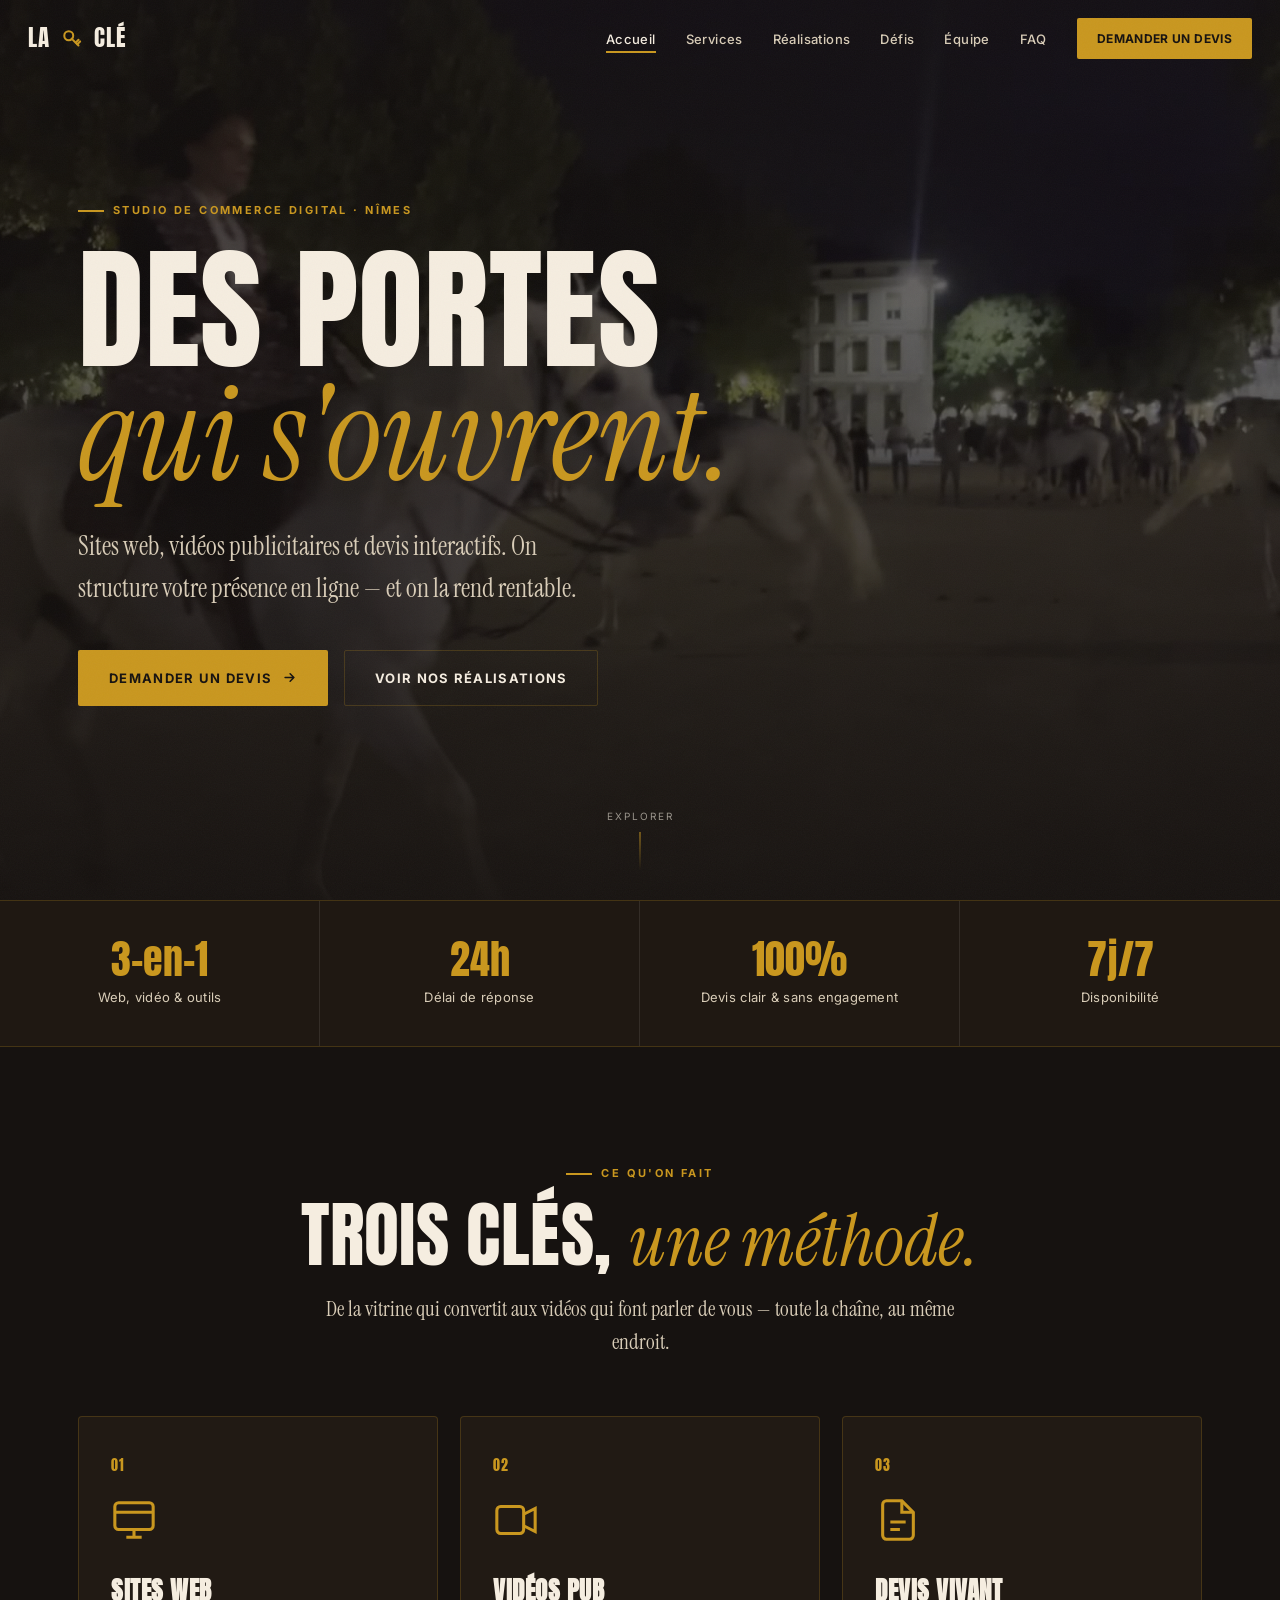
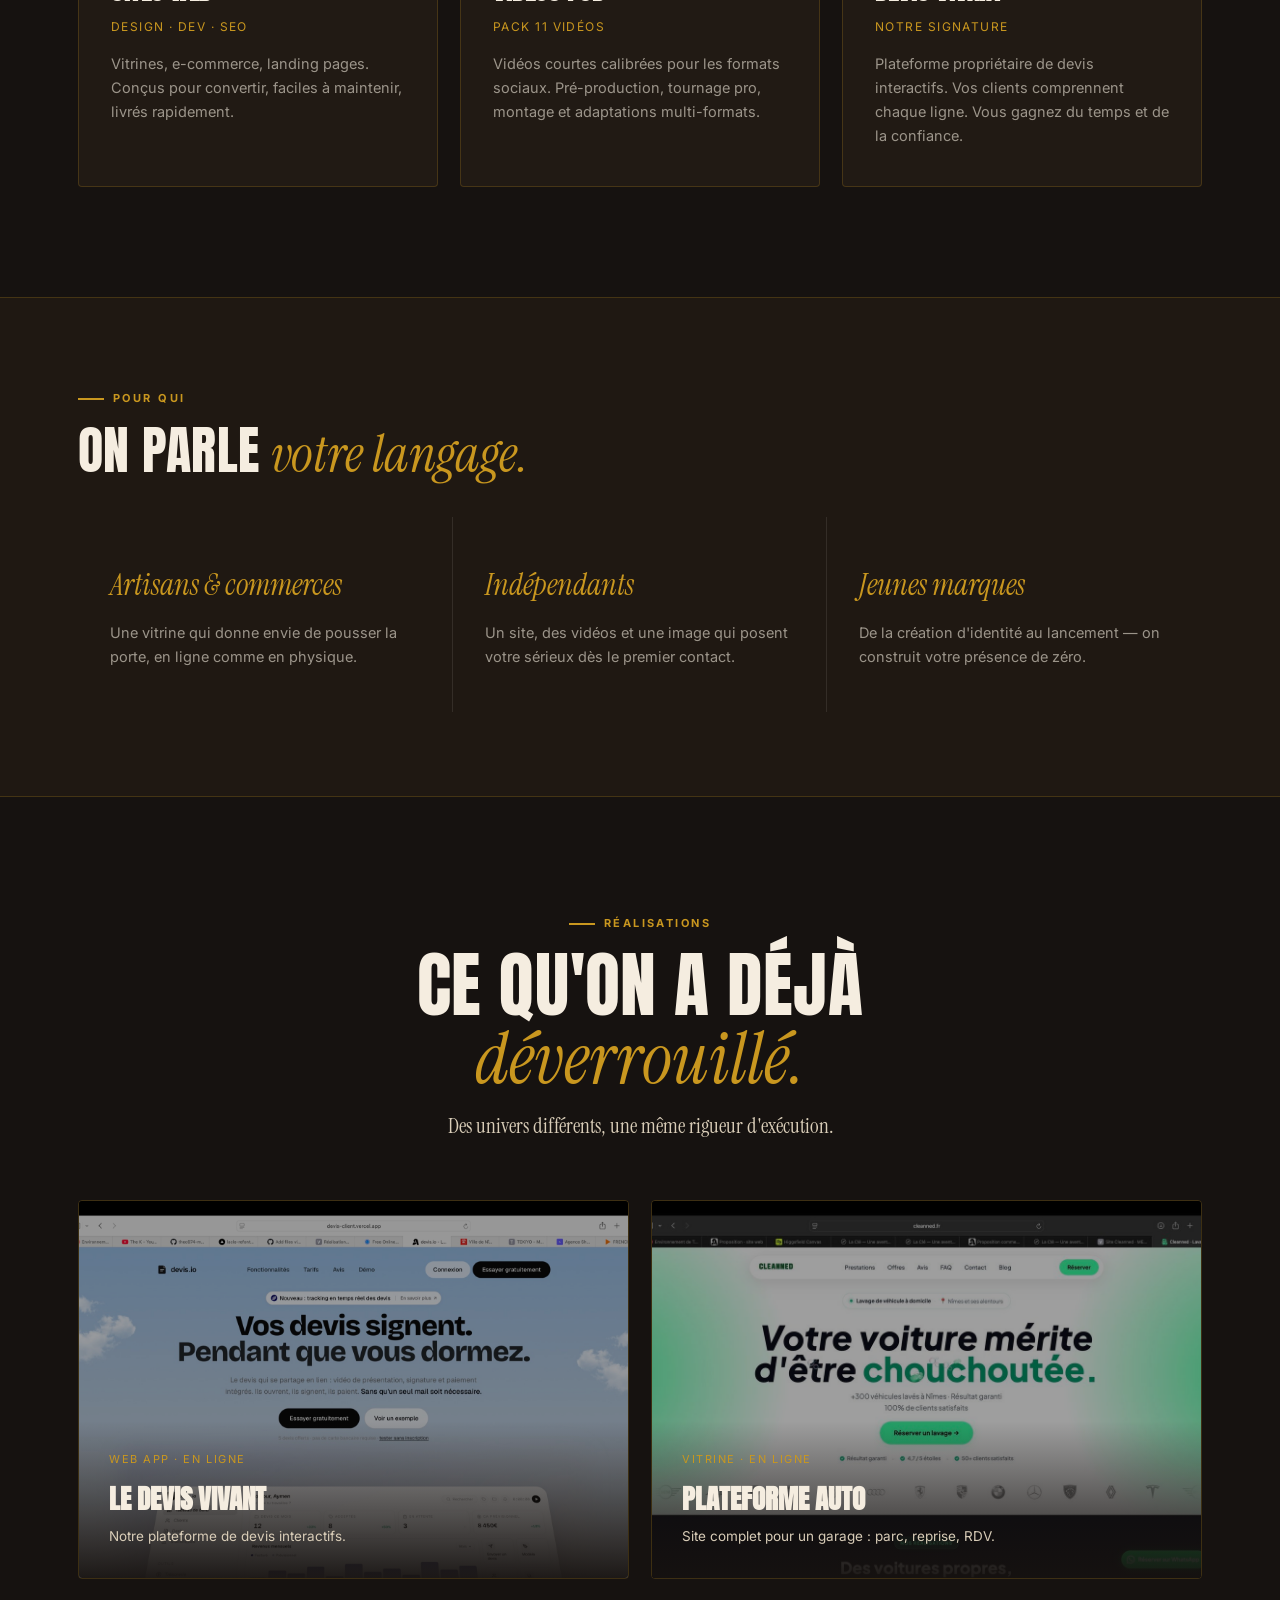
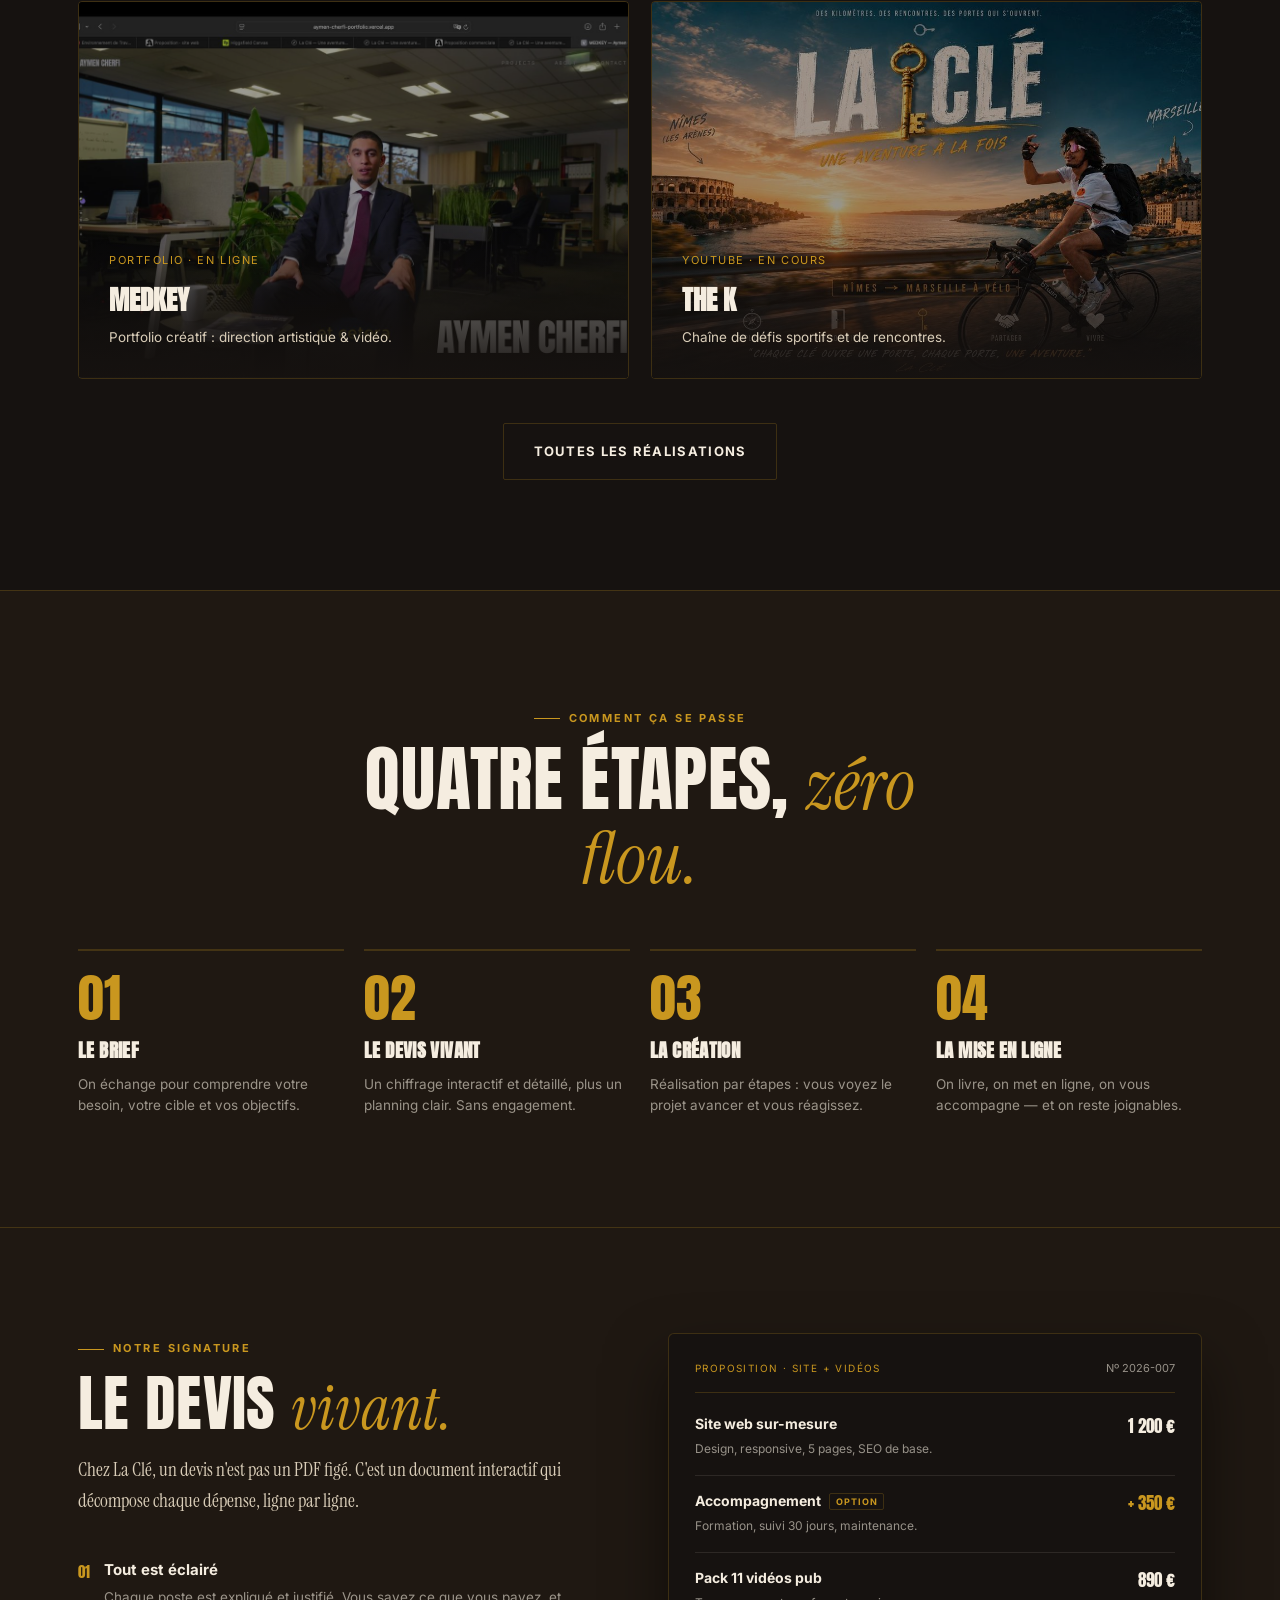
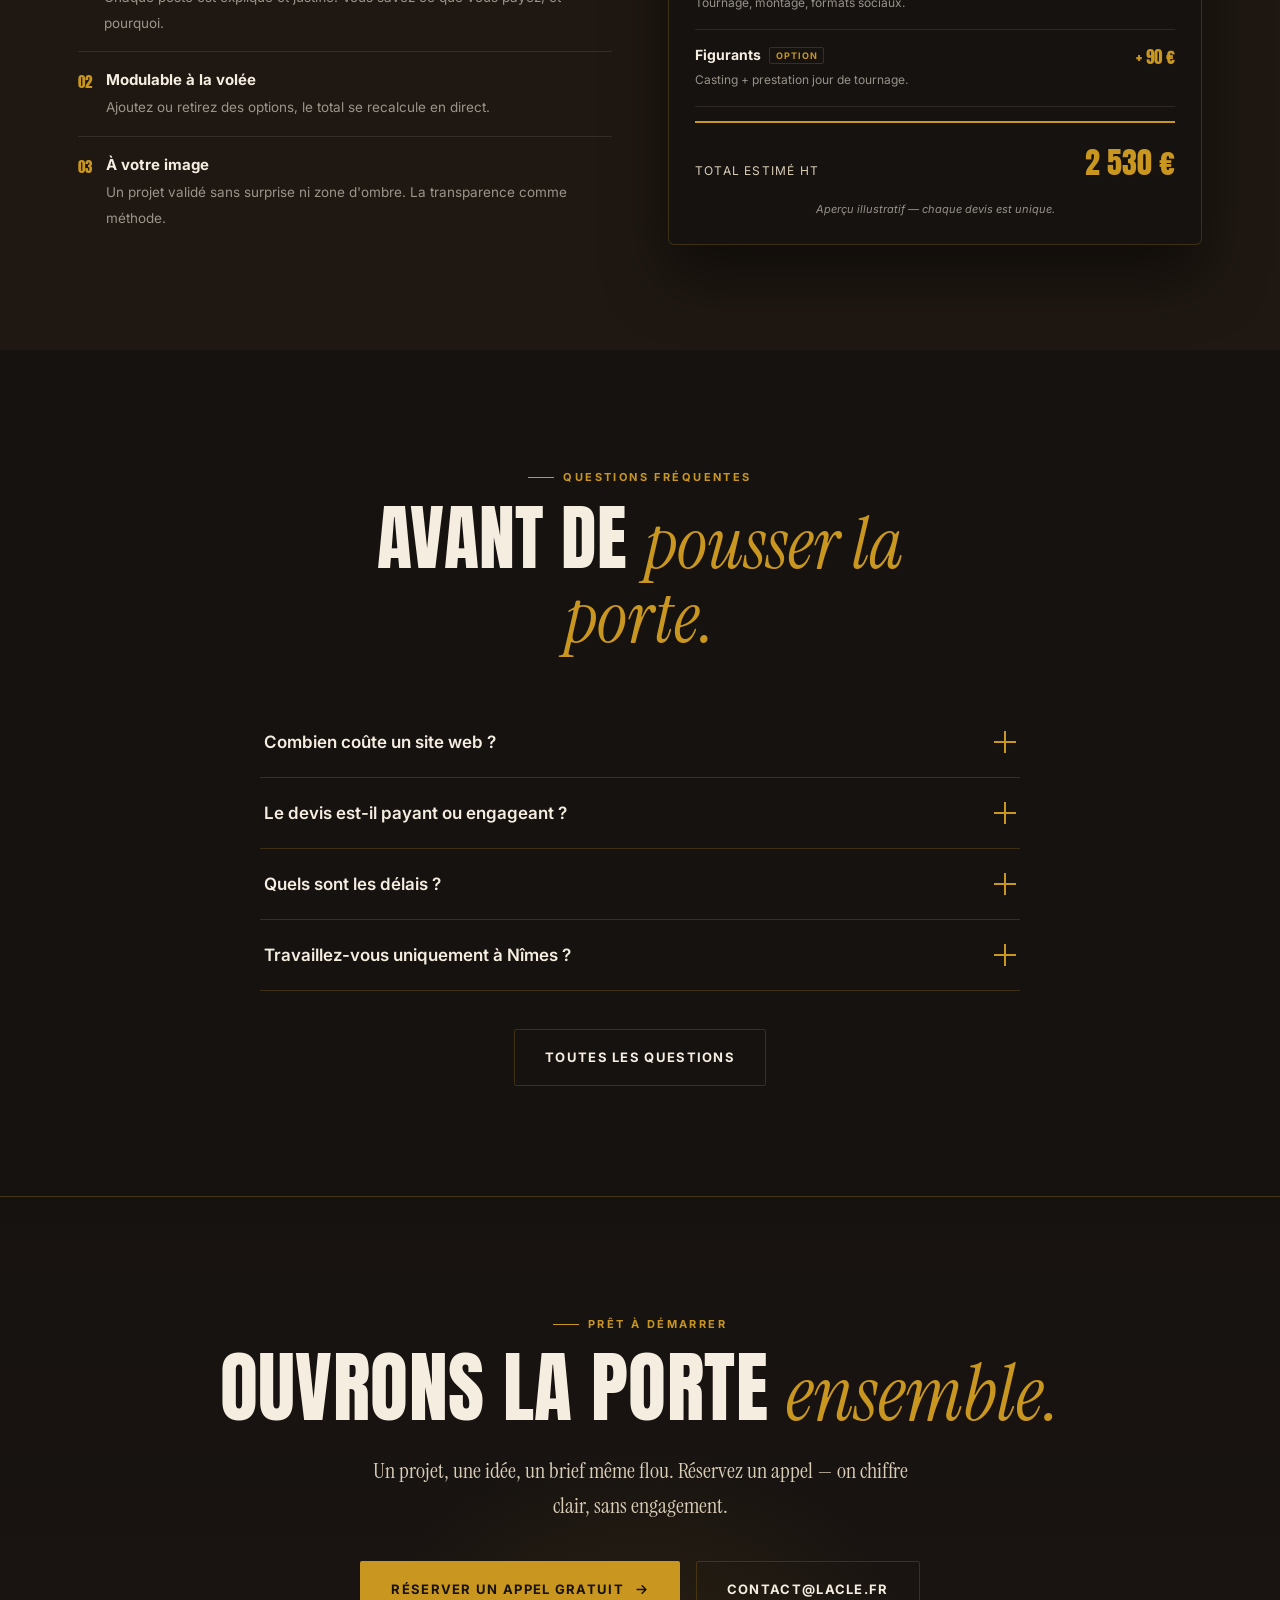
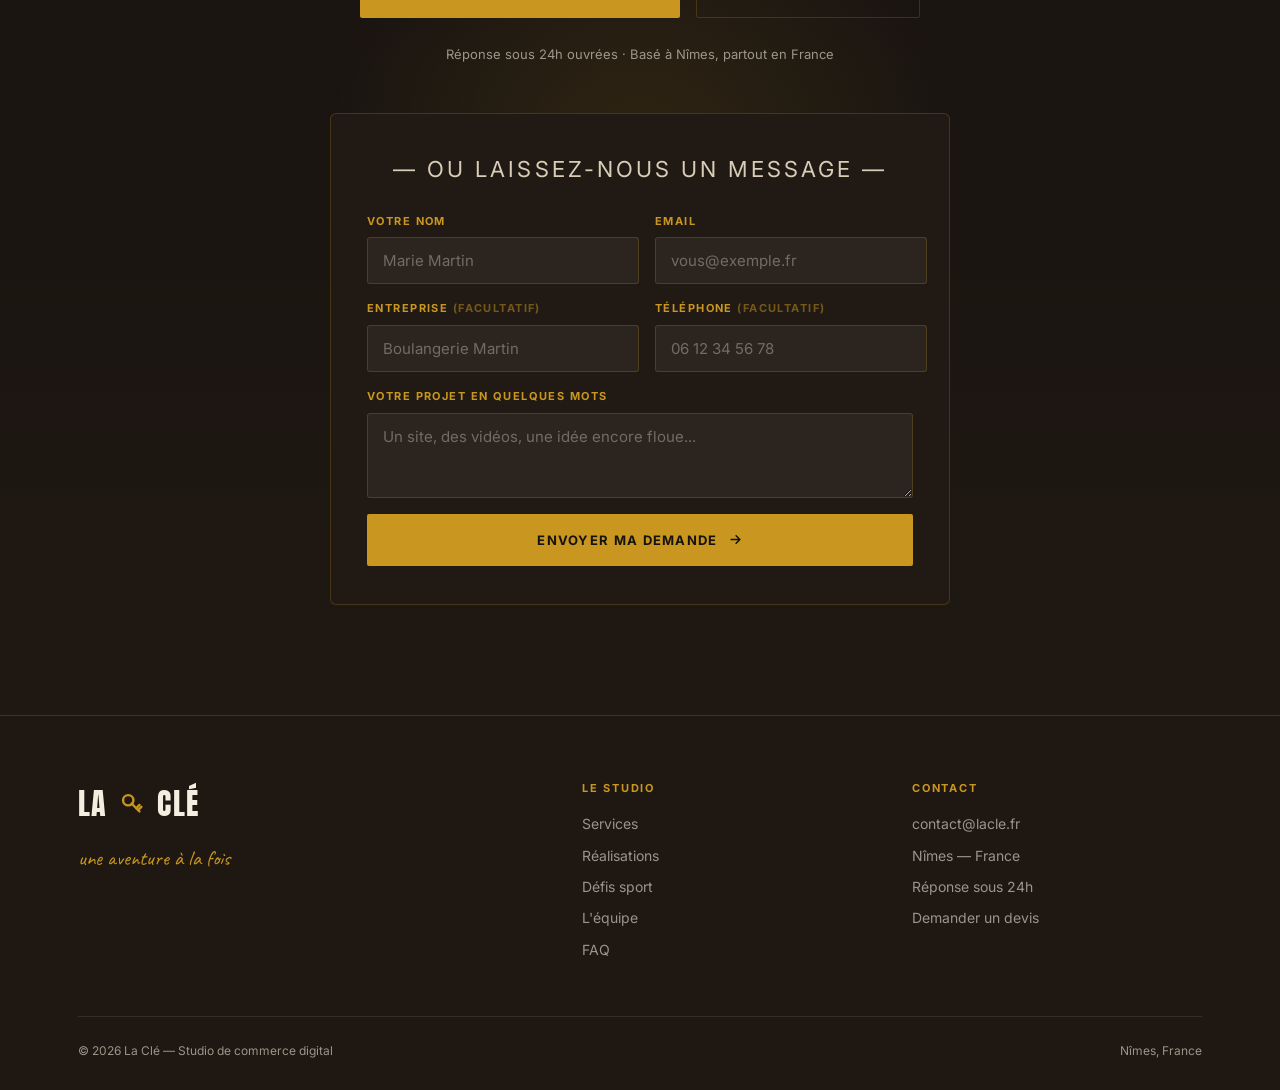
==== commit 27d969cd: "Add files via upload" ====
--- a/lacle-refonte/index.html
+++ b/lacle-refonte/index.html
@@ -610,7 +610,7 @@
     </div>
     <div class="work-grid">
       <a href="realisations.html" class="work-card reveal" data-d="1">
-        <img src="assets/realisations-00-9072cacd6a.jpg" alt="Le devis vivant" />
+        <img src="assets/realisations-00-new.jpg" alt="Le devis vivant" />
         <div class="work-info">
           <div class="tag">Web app · en ligne</div>
           <h3>Le devis vivant</h3>
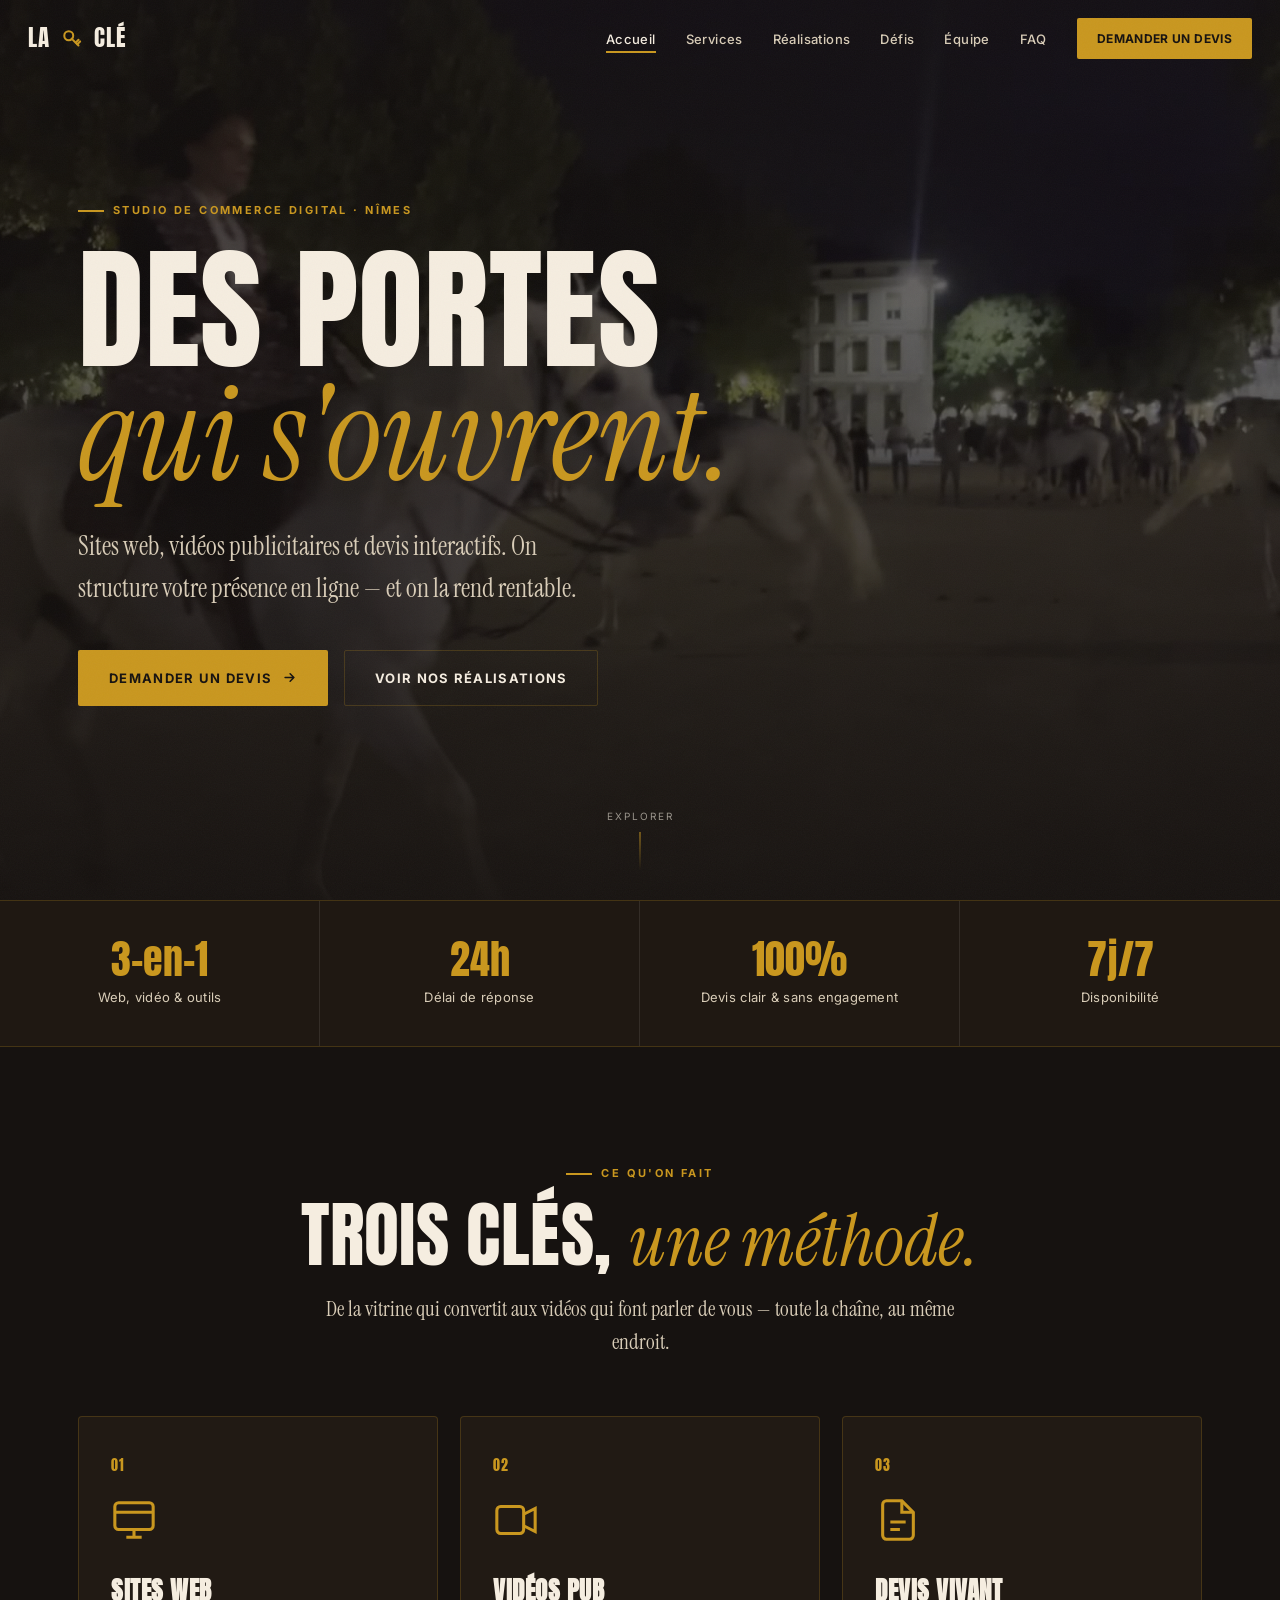
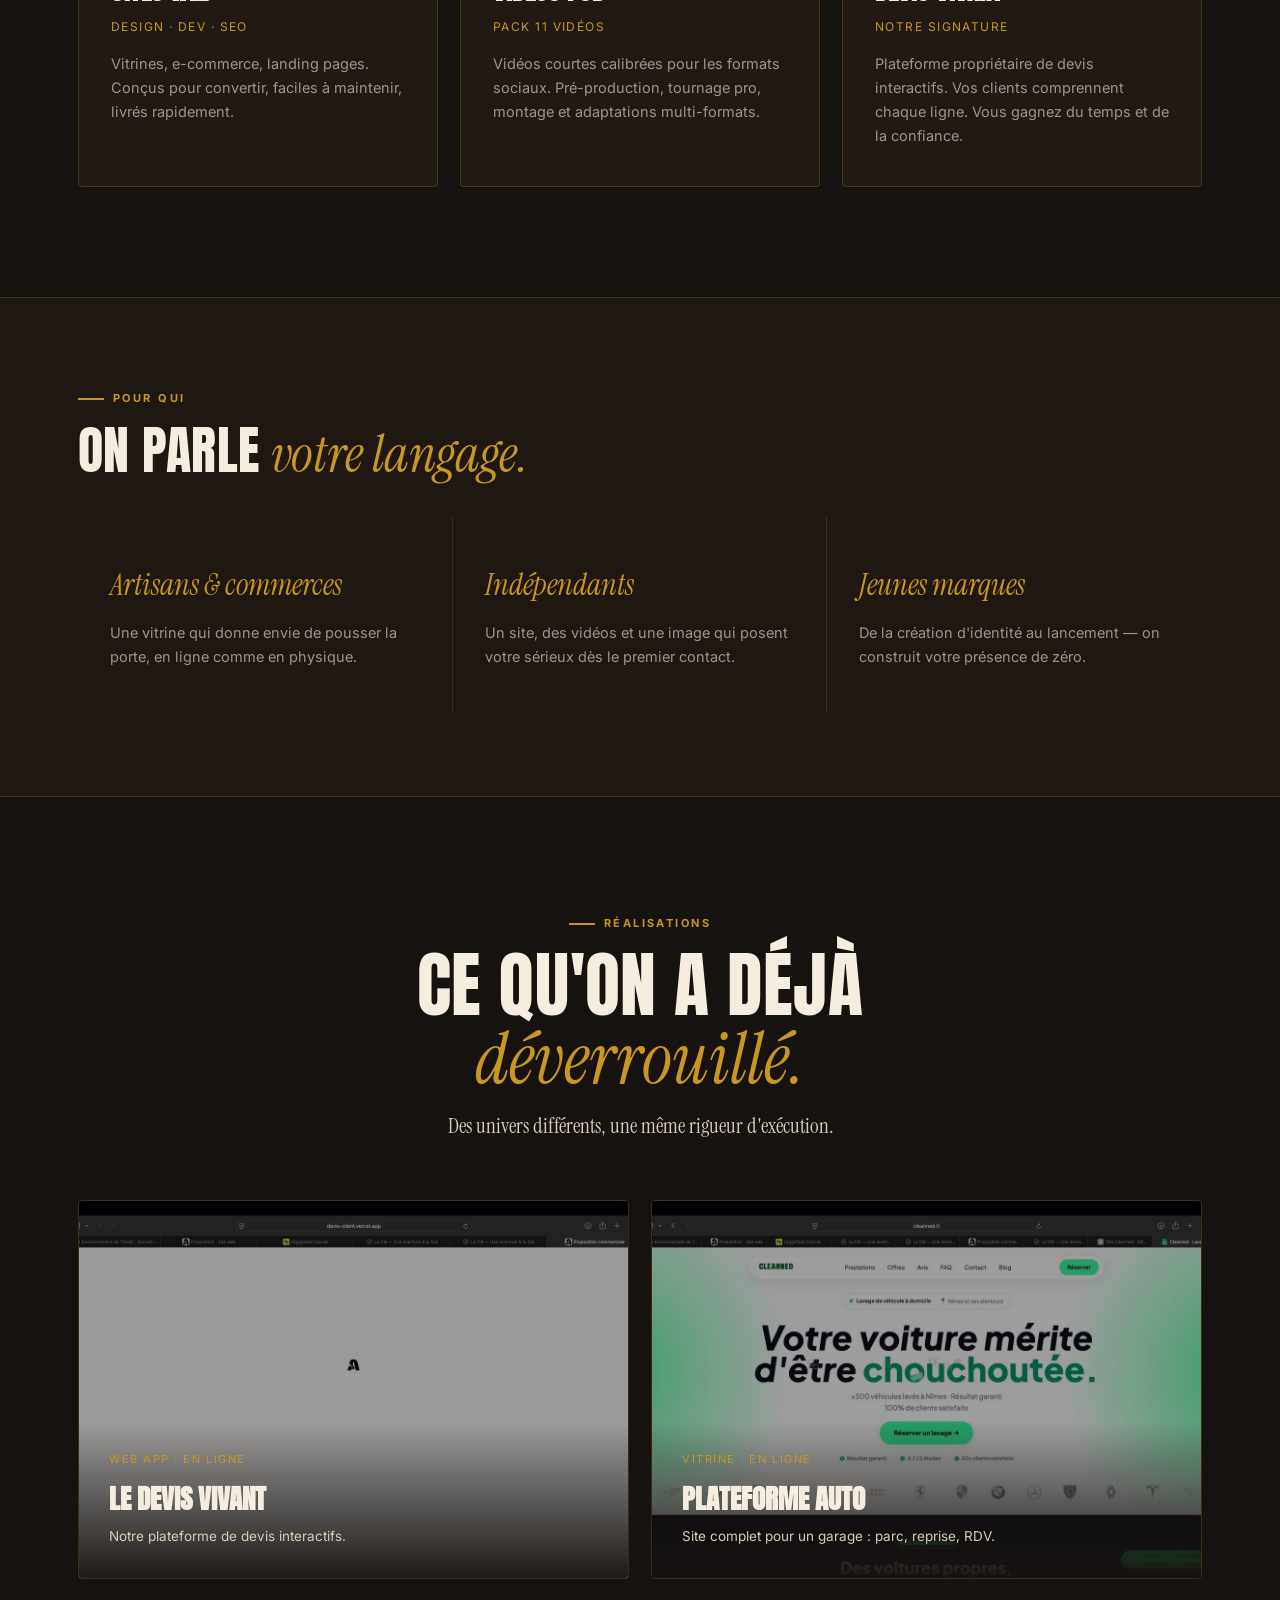
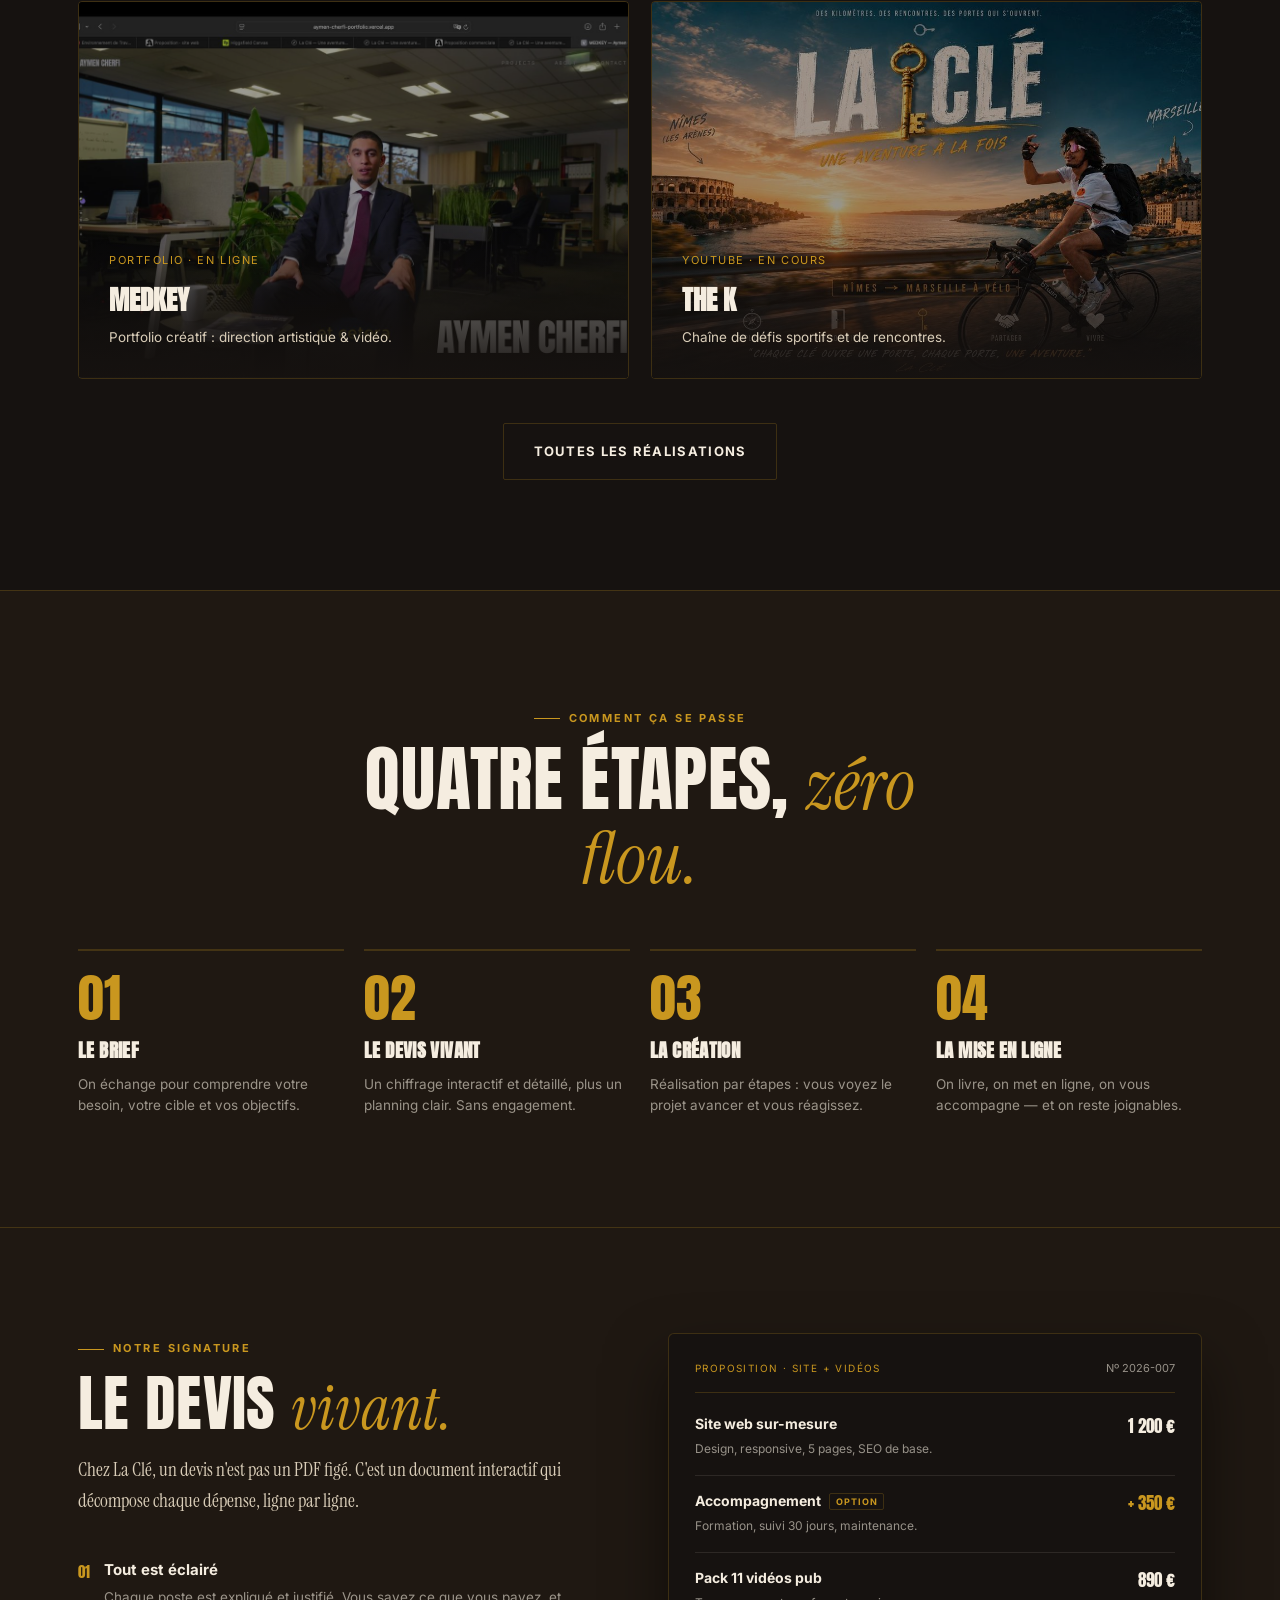
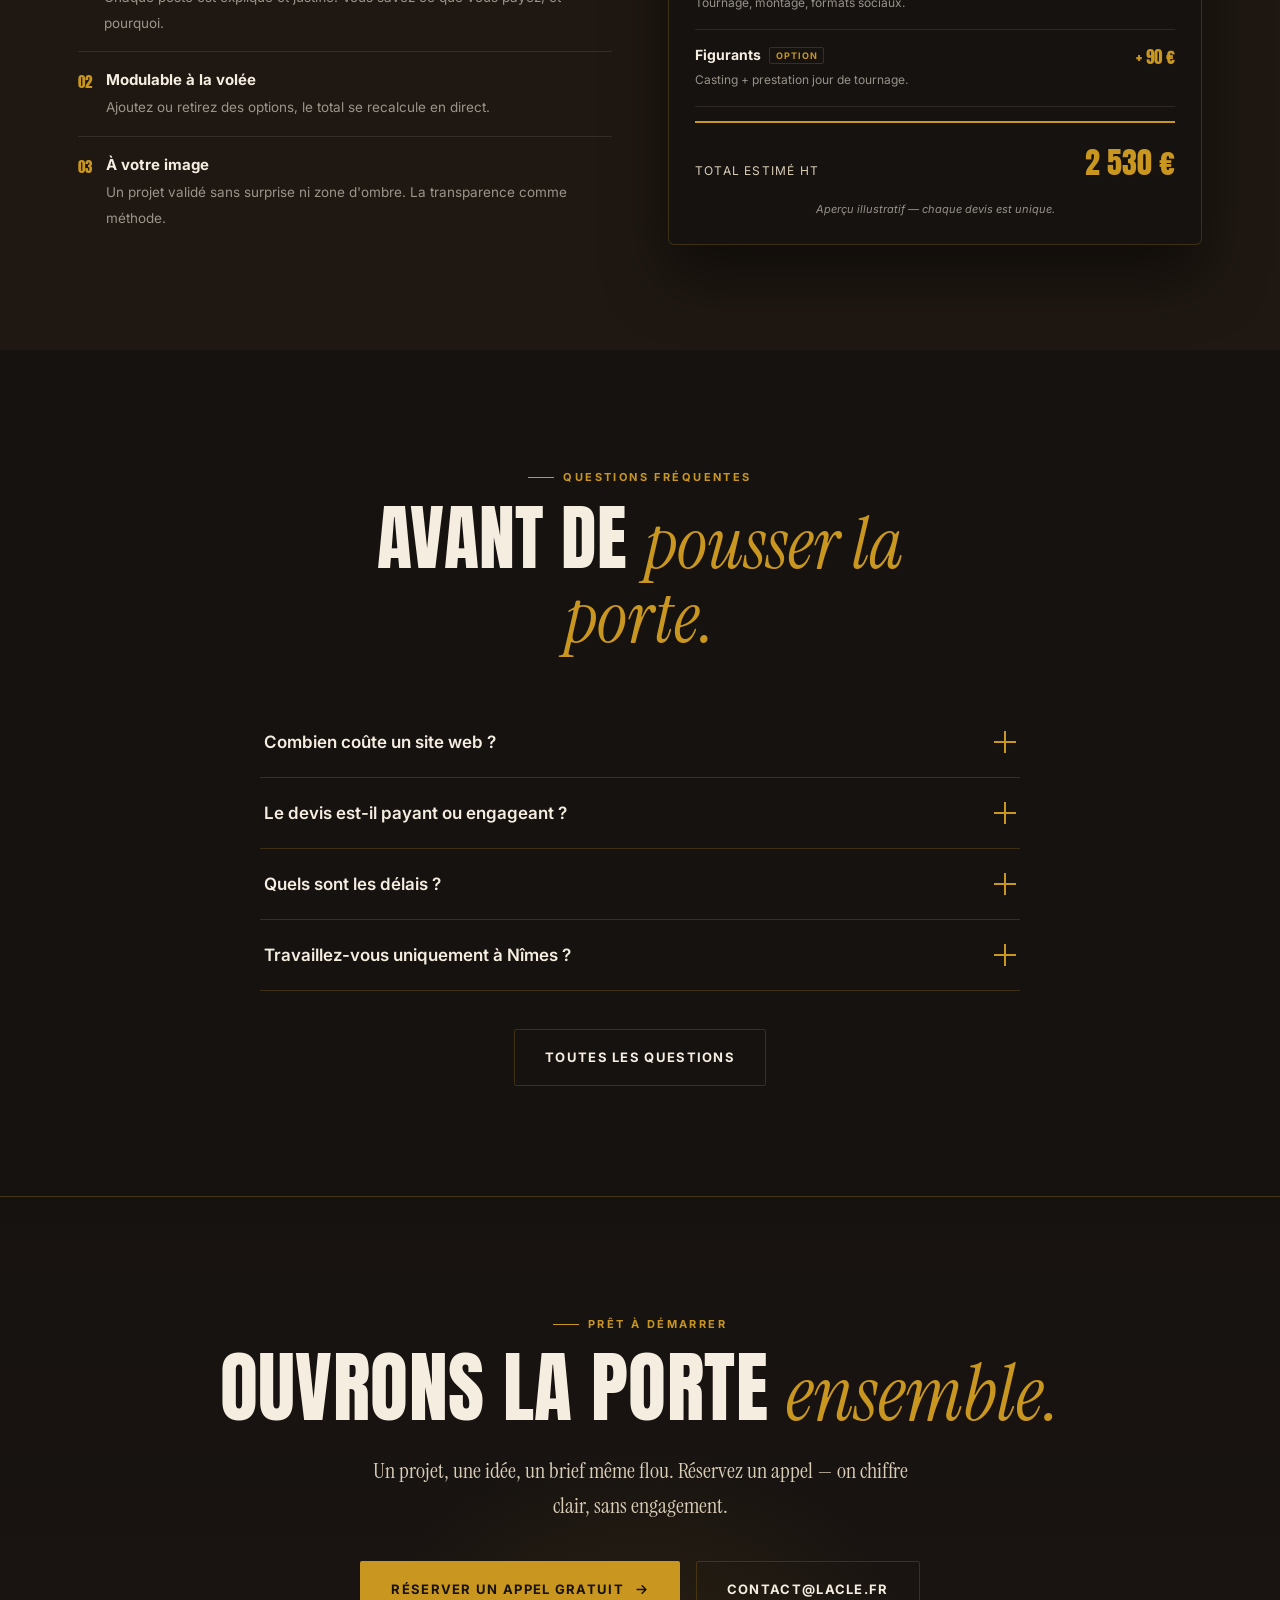
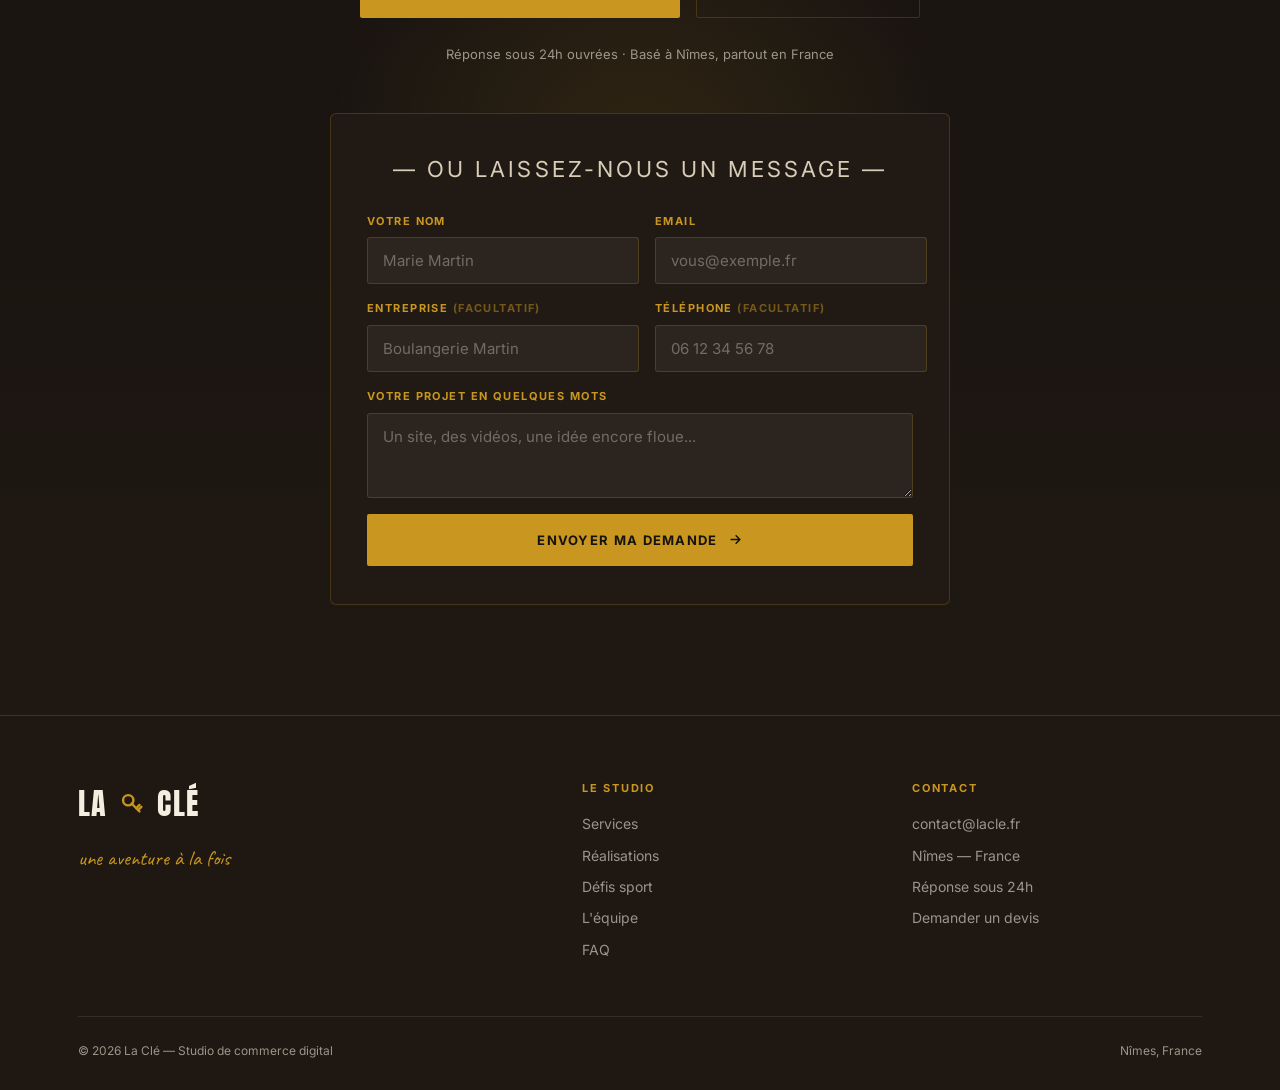
==== commit afa0fe3a: "Add files via upload" ====
--- a/lacle-refonte/index.html
+++ b/lacle-refonte/index.html
@@ -610,7 +610,7 @@
     </div>
     <div class="work-grid">
       <a href="realisations.html" class="work-card reveal" data-d="1">
-        <img src="assets/realisations-00-new.jpg" alt="Le devis vivant" />
+        <img src="assets/realisations-00-9072cacd6a.jpg" alt="Le devis vivant" />
         <div class="work-info">
           <div class="tag">Web app · en ligne</div>
           <h3>Le devis vivant</h3>
--- a/lacle-refonte/assets/style.css
+++ b/lacle-refonte/assets/style.css
@@ -111,6 +111,7 @@
 .nav-links {
   display: flex; align-items: center; gap: 30px;
   list-style: none;
+  z-index: 1;
 }
 .nav-links a {
   font-size: 13px; font-weight: 500;
@@ -141,12 +142,27 @@
 .nav-burger {
   display: none; background: none; border: none;
   cursor: pointer; padding: 6px;
-  flex-direction: column; gap: 5px;
+  flex-direction: column; justify-content: center; gap: 5px;
+  position: relative; z-index: 1100;
 }
 .nav-burger span {
   width: 24px; height: 2px; background: var(--cream);
-  display: block; transition: .3s;
-}
+  display: block; transition: transform .3s var(--ease), opacity .3s var(--ease);
+}
+.nav-burger.is-open span:nth-child(1) { transform: translateY(7px) rotate(45deg); }
+.nav-burger.is-open span:nth-child(2) { opacity: 0; }
+.nav-burger.is-open span:nth-child(3) { transform: translateY(-7px) rotate(-45deg); }
+
+/* fond sombre derrière le menu mobile, cliquable pour fermer */
+.nav-backdrop {
+  position: fixed; inset: 0;
+  background: rgba(8,6,5,0.55);
+  z-index: 0;
+  opacity: 0; pointer-events: none;
+  transition: opacity .35s var(--ease);
+}
+.nav-backdrop.open { opacity: 1; pointer-events: auto; }
+html.nav-open, html.nav-open body { overflow: hidden; }
 
 /* ============================================================
    BUTTONS
